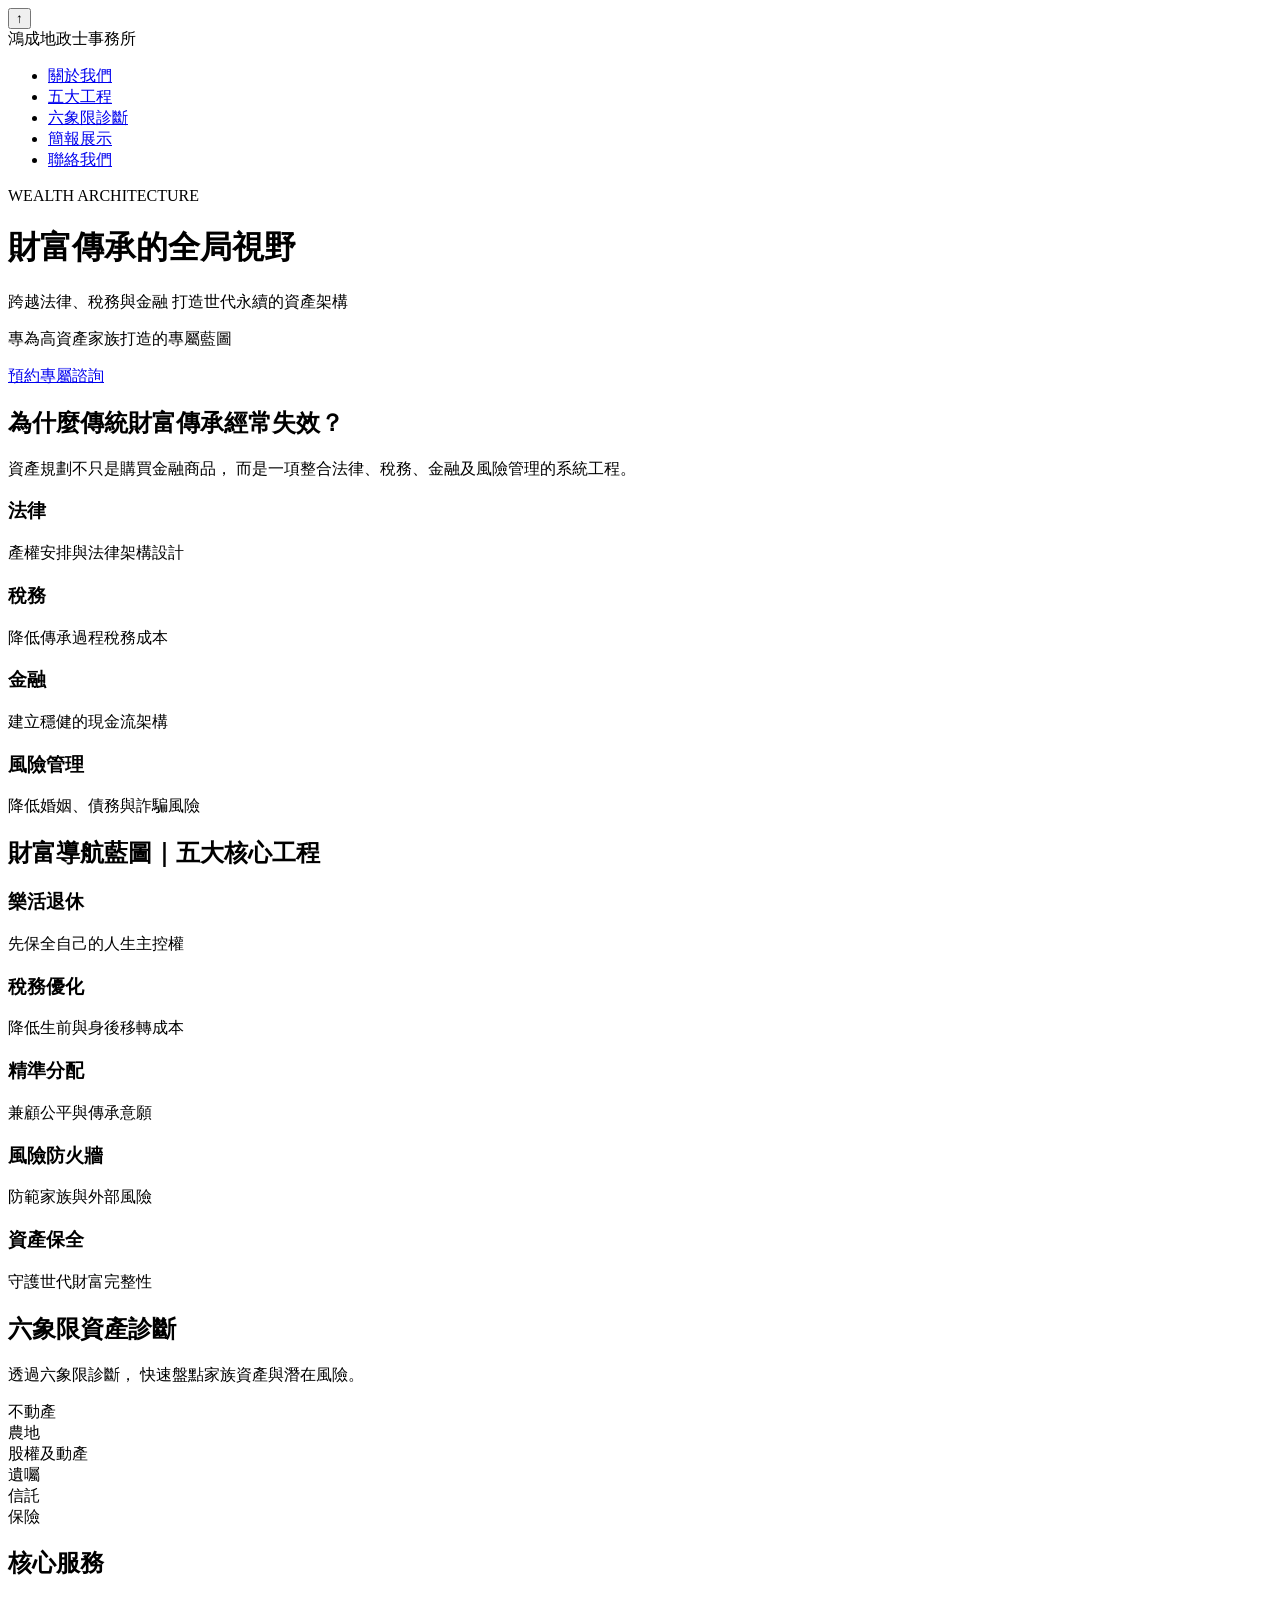
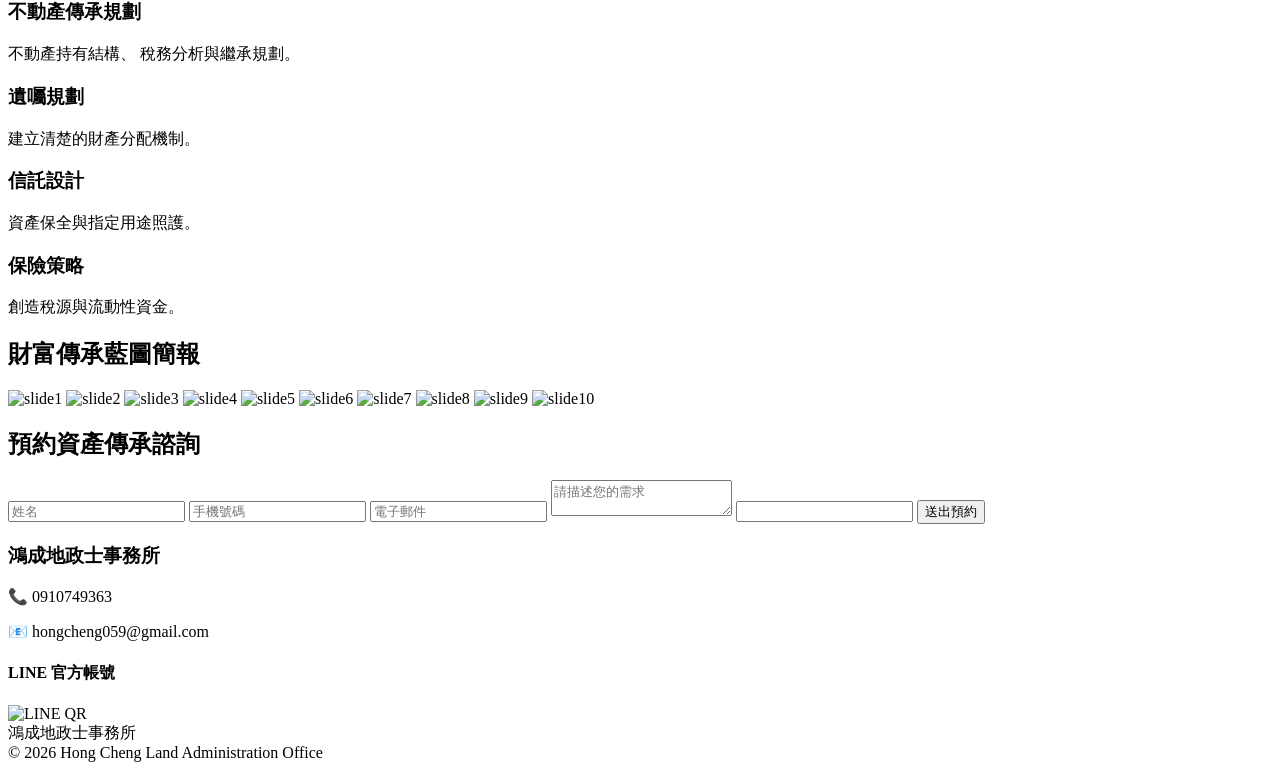
==== index.html @ 59a3188b "Refactor index.html structure and content Updated the HTML document structure, including changes to " ====
<!DOCTYPE html>
<html lang="zh-Hant">

<head>

<meta charset="UTF-8">
<meta name="viewport" content="width=device-width, initial-scale=1">

<title>
鴻成地政士事務所｜財富傳承藍圖
</title>

<meta
name="description"
content="財富傳承、不動產傳承、家族治理、信託規劃、遺囑規劃、資產保全顧問服務">

<meta
name="keywords"
content="財富傳承,資產保全,地政士,信託,遺囑,不動產規劃">

<link
rel="stylesheet"
href="style.css">

<link
rel="preconnect"
href="https://fonts.googleapis.com">

<link
rel="preconnect"
href="https://fonts.gstatic.com"
crossorigin>

<link
href="https://fonts.googleapis.com/css2?family=Noto+Sans+TC:wght@300;400;500;700&display=swap"
rel="stylesheet">

</head>

<body>

<button id="topBtn">
↑
</button>

<nav>

<div class="logo">

鴻成地政士事務所

</div>

<ul>

<li>
<a href="#about">
關於我們
</a>
</li>

<li>
<a href="#pillars">
五大工程
</a>
</li>

<li>
<a href="#diagnosis">
六象限診斷
</a>
</li>

<li>
<a href="#slides">
簡報展示
</a>
</li>

<li>
<a href="#contact">
聯絡我們
</a>
</li>

</ul>

</nav>

<header class="hero">

<div class="hero-overlay">

<span class="hero-tag">

WEALTH ARCHITECTURE

</span>

<h1>

財富傳承的全局視野

</h1>

<p>

跨越法律、稅務與金融
打造世代永續的資產架構

</p>

<p>

專為高資產家族打造的專屬藍圖

</p>

<a
href="#contact"
class="btn-gold">

預約專屬諮詢

</a>

</div>

</header>

<section id="about">

<h2>

為什麼傳統財富傳承經常失效？

</h2>

<p class="section-desc">

資產規劃不只是購買金融商品，
而是一項整合法律、稅務、金融及風險管理的系統工程。

</p>

<div class="grid">

<div class="card">

<h3>法律</h3>

<p>
產權安排與法律架構設計
</p>

</div>

<div class="card">

<h3>稅務</h3>

<p>
降低傳承過程稅務成本
</p>

</div>

<div class="card">

<h3>金融</h3>

<p>
建立穩健的現金流架構
</p>

</div>

<div class="card">

<h3>風險管理</h3>

<p>
降低婚姻、債務與詐騙風險
</p>

</div>

</div>

</section>

<section id="pillars">

<h2>

財富導航藍圖｜五大核心工程

</h2>

<div class="grid">

<div class="pillar">
<h3>樂活退休</h3>
<p>先保全自己的人生主控權</p>
</div>

<div class="pillar">
<h3>稅務優化</h3>
<p>降低生前與身後移轉成本</p>
</div>

<div class="pillar">
<h3>精準分配</h3>
<p>兼顧公平與傳承意願</p>
</div>

<div class="pillar">
<h3>風險防火牆</h3>
<p>防範家族與外部風險</p>
</div>

<div class="pillar">
<h3>資產保全</h3>
<p>守護世代財富完整性</p>
</div>

</div>

</section>

<section id="diagnosis">

<h2>

六象限資產診斷

</h2>

<p class="section-desc">

透過六象限診斷，
快速盤點家族資產與潛在風險。

</p>

<div class="grid">

<div class="card">不動產</div>

<div class="card">農地</div>

<div class="card">股權及動產</div>

<div class="card">遺囑</div>

<div class="card">信託</div>

<div class="card">保險</div>

</div>

</section>

<section id="services">

<h2>

核心服務

</h2>

<div class="service">

<h3>

不動產傳承規劃

</h3>

<p>

不動產持有結構、
稅務分析與繼承規劃。

</p>

</div>

<div class="service">

<h3>

遺囑規劃

</h3>

<p>

建立清楚的財產分配機制。

</p>

</div>

<div class="service">

<h3>

信託設計

</h3>

<p>

資產保全與指定用途照護。

</p>

</div>

<div class="service">

<h3>

保險策略

</h3>

<p>

創造稅源與流動性資金。

</p>

</div>

</section>

<section id="slides">

<h2>

財富傳承藍圖簡報

</h2>

<div class="gallery">

<img src="images/slide1.jpg" alt="slide1">

<img src="images/slide2.jpg" alt="slide2">

<img src="images/slide3.jpg" alt="slide3">

<img src="images/slide4.jpg" alt="slide4">

<img src="images/slide5.jpg" alt="slide5">

<img src="images/slide6.jpg" alt="slide6">

<img src="images/slide7.jpg" alt="slide7">

<img src="images/slide8.jpg" alt="slide8">

<img src="images/slide9.jpg" alt="slide9">

<img src="images/slide10.jpg" alt="slide10">

</div>

</section>

<section id="contact">

<h2>

預約資產傳承諮詢

</h2>

<form
id="consultForm"
action="https://formspree.io/f/xxxxxxx"
method="POST">

<input
type="text"
id="name"
name="name"
placeholder="姓名">

<input
type="tel"
id="phone"
name="phone"
placeholder="手機號碼">

<input
type="email"
id="email"
name="email"
placeholder="電子郵件">

<textarea
id="message"
name="message"
placeholder="請描述您的需求">
</textarea>

<input
type="text"
name="_gotcha"
class="hp">

<button
type="submit"
class="btn-gold">

送出預約

</button>

<div id="formMessage"></div>

</form>

<div class="contact-card">

<h3>

鴻成地政士事務所

</h3>

<p>

📞 0910749363

</p>

<p>

📧 hongcheng059@gmail.com

</p>

<h4>

LINE 官方帳號

</h4>

<img
src="images/line-qrcode.png"
alt="LINE QR"
class="qrcode">

</div>

</section>

<footer>

<div>

鴻成地政士事務所

</div>

<div>

© 2026 Hong Cheng Land Administration Office

</div>

</footer>

<script src="script.js"></script>

</body>

</html>
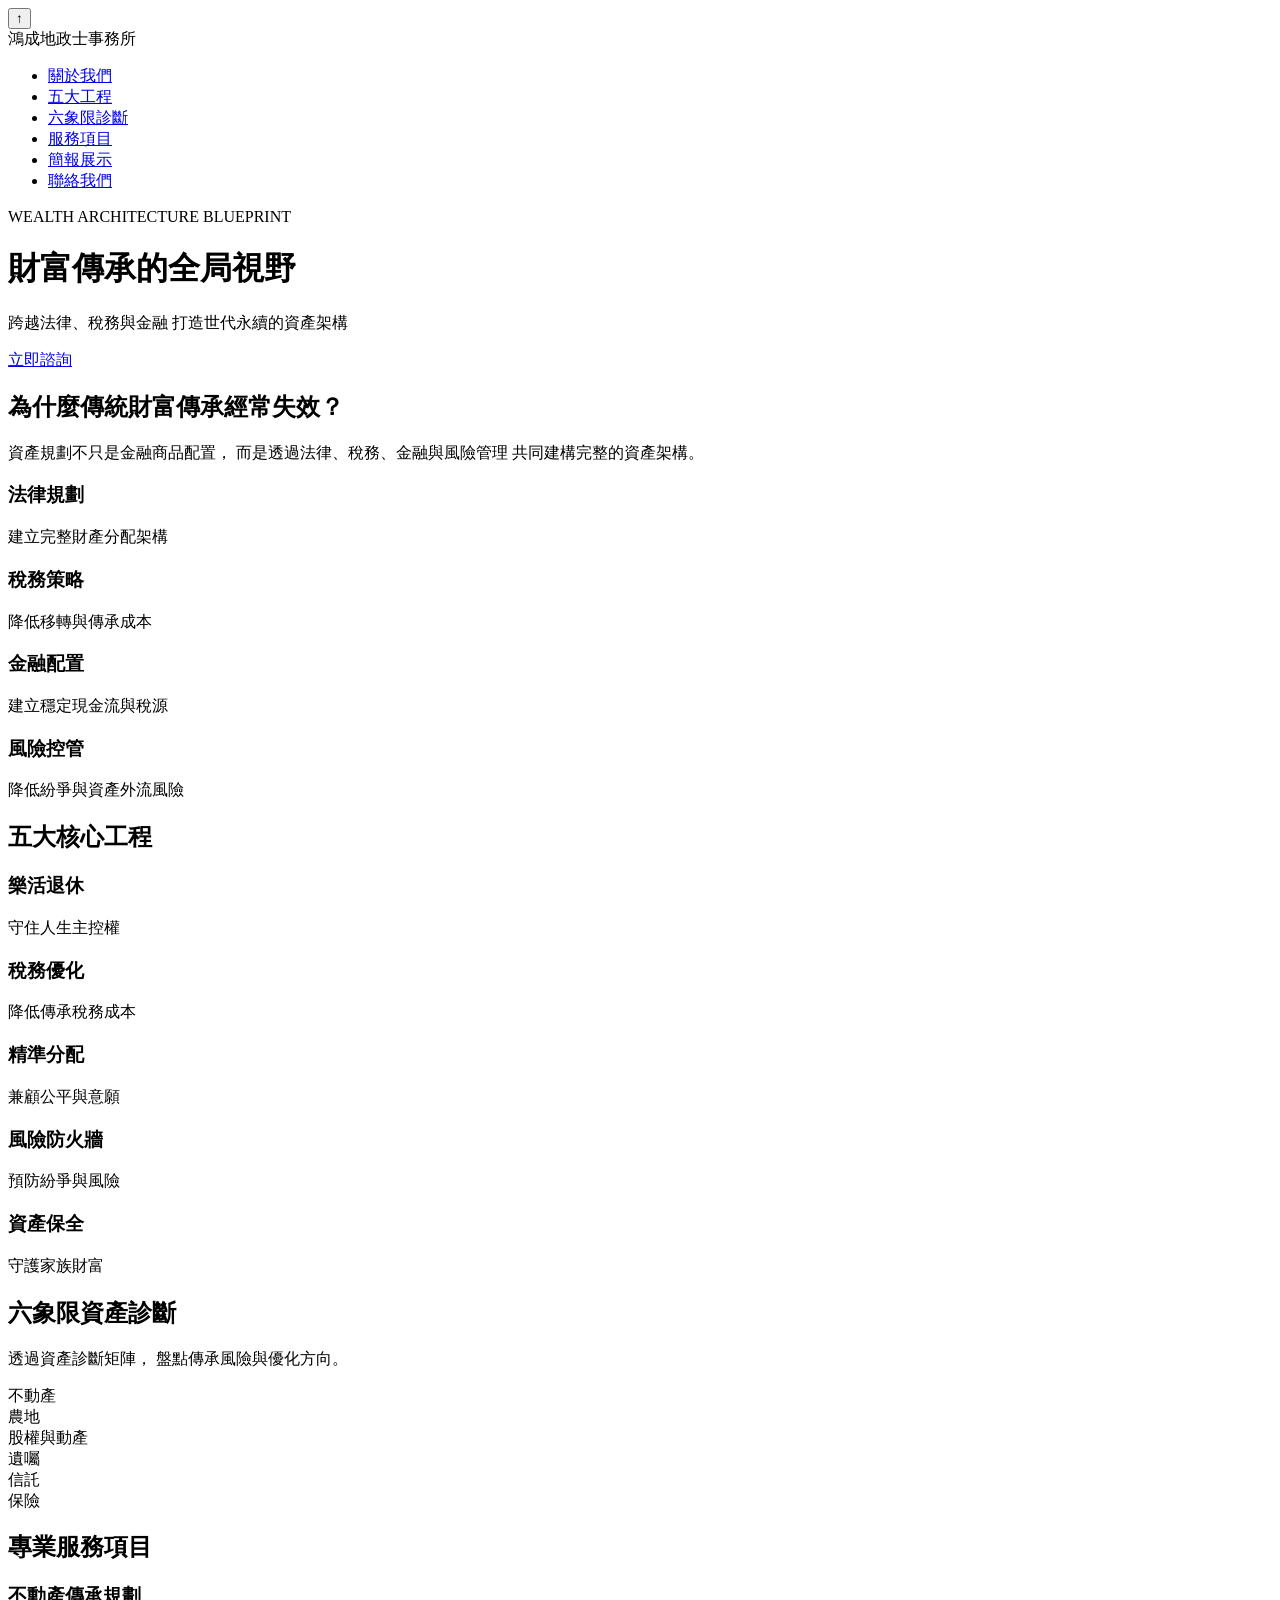
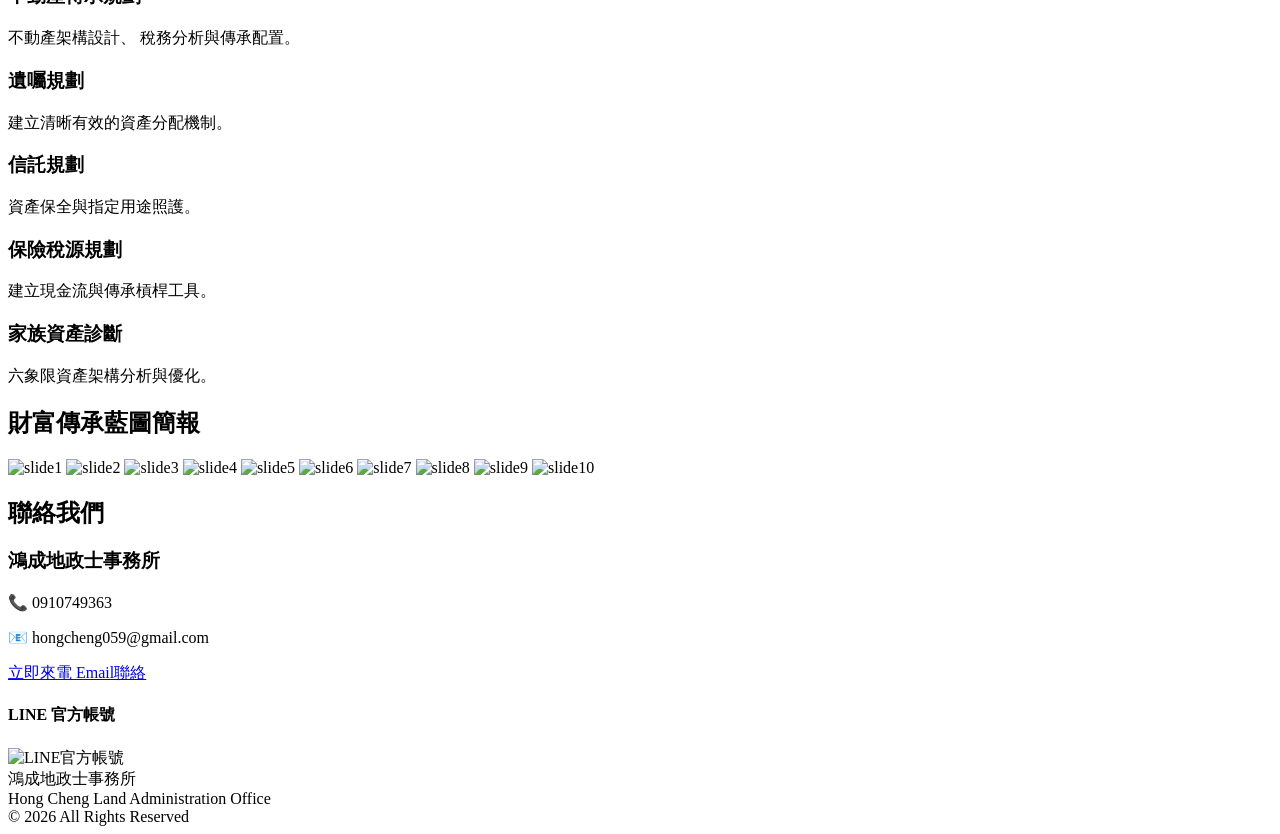
==== commit df427c70: "Refine HTML structure and content for clarity Updated meta tags, improved content clarity, and modif" ====
--- a/index.html
+++ b/index.html
@@ -4,7 +4,7 @@
 <head>
 
 <meta charset="UTF-8">
-<meta name="viewport" content="width=device-width, initial-scale=1">
+<meta name="viewport" content="width=device-width, initial-scale=1.0">
 
 <title>
 鴻成地政士事務所｜財富傳承藍圖
@@ -12,11 +12,11 @@
 
 <meta
 name="description"
-content="財富傳承、不動產傳承、家族治理、信託規劃、遺囑規劃、資產保全顧問服務">
+content="財富傳承、不動產傳承、信託規劃、遺囑設計、資產保全與家族財富治理顧問服務">
 
 <meta
 name="keywords"
-content="財富傳承,資產保全,地政士,信託,遺囑,不動產規劃">
+content="財富傳承,資產保全,信託,遺囑,不動產規劃,家族治理">
 
 <link
 rel="stylesheet"
@@ -46,42 +46,22 @@
 <nav>
 
 <div class="logo">
-
 鴻成地政士事務所
-
 </div>
 
 <ul>
 
-<li>
-<a href="#about">
-關於我們
-</a>
-</li>
-
-<li>
-<a href="#pillars">
-五大工程
-</a>
-</li>
-
-<li>
-<a href="#diagnosis">
-六象限診斷
-</a>
-</li>
-
-<li>
-<a href="#slides">
-簡報展示
-</a>
-</li>
-
-<li>
-<a href="#contact">
-聯絡我們
-</a>
-</li>
+<li><a href="#about">關於我們</a></li>
+
+<li><a href="#pillars">五大工程</a></li>
+
+<li><a href="#diagnosis">六象限診斷</a></li>
+
+<li><a href="#services">服務項目</a></li>
+
+<li><a href="#slides">簡報展示</a></li>
+
+<li><a href="#contact">聯絡我們</a></li>
 
 </ul>
 
@@ -91,386 +71,362 @@
 
 <div class="hero-overlay">
 
+<div class="gold-line"></div>
+
 <span class="hero-tag">
-
-WEALTH ARCHITECTURE
-
+WEALTH ARCHITECTURE BLUEPRINT
 </span>
 
 <h1>
-
 財富傳承的全局視野
-
 </h1>
 
 <p>
-
 跨越法律、稅務與金融
 打造世代永續的資產架構
-
-</p>
-
-<p>
-
-專為高資產家族打造的專屬藍圖
-
-</p>
+</p>
+
+<a href="#contact" class="btn-gold">
+立即諮詢
+</a>
+
+</div>
+
+</header>
+
+
+
+<section id="about">
+
+<h2>
+為什麼傳統財富傳承經常失效？
+</h2>
+
+<p class="section-desc">
+
+資產規劃不只是金融商品配置，
+而是透過法律、稅務、金融與風險管理
+共同建構完整的資產架構。
+
+</p>
+
+<div class="grid">
+
+<div class="card">
+
+<h3>法律規劃</h3>
+
+<p>
+建立完整財產分配架構
+</p>
+
+</div>
+
+<div class="card">
+
+<h3>稅務策略</h3>
+
+<p>
+降低移轉與傳承成本
+</p>
+
+</div>
+
+<div class="card">
+
+<h3>金融配置</h3>
+
+<p>
+建立穩定現金流與稅源
+</p>
+
+</div>
+
+<div class="card">
+
+<h3>風險控管</h3>
+
+<p>
+降低紛爭與資產外流風險
+</p>
+
+</div>
+
+</div>
+
+</section>
+
+
+
+<section id="pillars">
+
+<h2>
+五大核心工程
+</h2>
+
+<div class="grid">
+
+<div class="pillar">
+
+<h3>樂活退休</h3>
+
+<p>
+守住人生主控權
+</p>
+
+</div>
+
+<div class="pillar">
+
+<h3>稅務優化</h3>
+
+<p>
+降低傳承稅務成本
+</p>
+
+</div>
+
+<div class="pillar">
+
+<h3>精準分配</h3>
+
+<p>
+兼顧公平與意願
+</p>
+
+</div>
+
+<div class="pillar">
+
+<h3>風險防火牆</h3>
+
+<p>
+預防紛爭與風險
+</p>
+
+</div>
+
+<div class="pillar">
+
+<h3>資產保全</h3>
+
+<p>
+守護家族財富
+</p>
+
+</div>
+
+</div>
+
+</section>
+
+
+
+<section id="diagnosis">
+
+<h2>
+六象限資產診斷
+</h2>
+
+<p class="section-desc">
+
+透過資產診斷矩陣，
+盤點傳承風險與優化方向。
+
+</p>
+
+<div class="grid">
+
+<div class="card">不動產</div>
+
+<div class="card">農地</div>
+
+<div class="card">股權與動產</div>
+
+<div class="card">遺囑</div>
+
+<div class="card">信託</div>
+
+<div class="card">保險</div>
+
+</div>
+
+</section>
+
+
+
+<section id="services">
+
+<h2>
+專業服務項目
+</h2>
+
+<div class="service">
+
+<h3>
+不動產傳承規劃
+</h3>
+
+<p>
+不動產架構設計、
+稅務分析與傳承配置。
+</p>
+
+</div>
+
+<div class="service">
+
+<h3>
+遺囑規劃
+</h3>
+
+<p>
+建立清晰有效的資產分配機制。
+</p>
+
+</div>
+
+<div class="service">
+
+<h3>
+信託規劃
+</h3>
+
+<p>
+資產保全與指定用途照護。
+</p>
+
+</div>
+
+<div class="service">
+
+<h3>
+保險稅源規劃
+</h3>
+
+<p>
+建立現金流與傳承槓桿工具。
+</p>
+
+</div>
+
+<div class="service">
+
+<h3>
+家族資產診斷
+</h3>
+
+<p>
+六象限資產架構分析與優化。
+</p>
+
+</div>
+
+</section>
+
+
+
+<section id="slides">
+
+<h2>
+財富傳承藍圖簡報
+</h2>
+
+<div class="gallery">
+
+<img src="images/slide1.jpg" alt="slide1">
+
+<img src="images/slide2.jpg" alt="slide2">
+
+<img src="images/slide3.jpg" alt="slide3">
+
+<img src="images/slide4.jpg" alt="slide4">
+
+<img src="images/slide5.jpg" alt="slide5">
+
+<img src="images/slide6.jpg" alt="slide6">
+
+<img src="images/slide7.jpg" alt="slide7">
+
+<img src="images/slide8.jpg" alt="slide8">
+
+<img src="images/slide9.jpg" alt="slide9">
+
+<img src="images/slide10.jpg" alt="slide10">
+
+</div>
+
+</section>
+
+
+
+<section id="contact">
+
+<h2>
+聯絡我們
+</h2>
+
+<div class="contact-card">
+
+<h3>
+鴻成地政士事務所
+</h3>
+
+<p>
+📞 0910749363
+</p>
+
+<p>
+📧 hongcheng059@gmail.com
+</p>
+
+<div class="action-buttons">
 
 <a
-href="#contact"
+href="tel:0910749363"
 class="btn-gold">
 
-預約專屬諮詢
+立即來電
 
 </a>
 
-</div>
-
-</header>
-
-<section id="about">
-
-<h2>
-
-為什麼傳統財富傳承經常失效？
-
-</h2>
-
-<p class="section-desc">
-
-資產規劃不只是購買金融商品，
-而是一項整合法律、稅務、金融及風險管理的系統工程。
-
-</p>
-
-<div class="grid">
-
-<div class="card">
-
-<h3>法律</h3>
-
-<p>
-產權安排與法律架構設計
-</p>
-
-</div>
-
-<div class="card">
-
-<h3>稅務</h3>
-
-<p>
-降低傳承過程稅務成本
-</p>
-
-</div>
-
-<div class="card">
-
-<h3>金融</h3>
-
-<p>
-建立穩健的現金流架構
-</p>
-
-</div>
-
-<div class="card">
-
-<h3>風險管理</h3>
-
-<p>
-降低婚姻、債務與詐騙風險
-</p>
-
-</div>
-
-</div>
-
-</section>
-
-<section id="pillars">
-
-<h2>
-
-財富導航藍圖｜五大核心工程
-
-</h2>
-
-<div class="grid">
-
-<div class="pillar">
-<h3>樂活退休</h3>
-<p>先保全自己的人生主控權</p>
-</div>
-
-<div class="pillar">
-<h3>稅務優化</h3>
-<p>降低生前與身後移轉成本</p>
-</div>
-
-<div class="pillar">
-<h3>精準分配</h3>
-<p>兼顧公平與傳承意願</p>
-</div>
-
-<div class="pillar">
-<h3>風險防火牆</h3>
-<p>防範家族與外部風險</p>
-</div>
-
-<div class="pillar">
-<h3>資產保全</h3>
-<p>守護世代財富完整性</p>
-</div>
-
-</div>
-
-</section>
-
-<section id="diagnosis">
-
-<h2>
-
-六象限資產診斷
-
-</h2>
-
-<p class="section-desc">
-
-透過六象限診斷，
-快速盤點家族資產與潛在風險。
-
-</p>
-
-<div class="grid">
-
-<div class="card">不動產</div>
-
-<div class="card">農地</div>
-
-<div class="card">股權及動產</div>
-
-<div class="card">遺囑</div>
-
-<div class="card">信託</div>
-
-<div class="card">保險</div>
-
-</div>
-
-</section>
-
-<section id="services">
-
-<h2>
-
-核心服務
-
-</h2>
-
-<div class="service">
-
-<h3>
-
-不動產傳承規劃
-
-</h3>
-
-<p>
-
-不動產持有結構、
-稅務分析與繼承規劃。
-
-</p>
-
-</div>
-
-<div class="service">
-
-<h3>
-
-遺囑規劃
-
-</h3>
-
-<p>
-
-建立清楚的財產分配機制。
-
-</p>
-
-</div>
-
-<div class="service">
-
-<h3>
-
-信託設計
-
-</h3>
-
-<p>
-
-資產保全與指定用途照護。
-
-</p>
-
-</div>
-
-<div class="service">
-
-<h3>
-
-保險策略
-
-</h3>
-
-<p>
-
-創造稅源與流動性資金。
-
-</p>
-
-</div>
-
-</section>
-
-<section id="slides">
-
-<h2>
-
-財富傳承藍圖簡報
-
-</h2>
-
-<div class="gallery">
-
-<img src="images/slide1.jpg" alt="slide1">
-
-<img src="images/slide2.jpg" alt="slide2">
-
-<img src="images/slide3.jpg" alt="slide3">
-
-<img src="images/slide4.jpg" alt="slide4">
-
-<img src="images/slide5.jpg" alt="slide5">
-
-<img src="images/slide6.jpg" alt="slide6">
-
-<img src="images/slide7.jpg" alt="slide7">
-
-<img src="images/slide8.jpg" alt="slide8">
-
-<img src="images/slide9.jpg" alt="slide9">
-
-<img src="images/slide10.jpg" alt="slide10">
-
-</div>
-
-</section>
-
-<section id="contact">
-
-<h2>
-
-預約資產傳承諮詢
-
-</h2>
-
-<form
-id="consultForm"
-action="https://formspree.io/f/xxxxxxx"
-method="POST">
-
-<input
-type="text"
-id="name"
-name="name"
-placeholder="姓名">
-
-<input
-type="tel"
-id="phone"
-name="phone"
-placeholder="手機號碼">
-
-<input
-type="email"
-id="email"
-name="email"
-placeholder="電子郵件">
-
-<textarea
-id="message"
-name="message"
-placeholder="請描述您的需求">
-</textarea>
-
-<input
-type="text"
-name="_gotcha"
-class="hp">
-
-<button
-type="submit"
-class="btn-gold">
-
-送出預約
-
-</button>
-
-<div id="formMessage"></div>
-
-</form>
-
-<div class="contact-card">
-
-<h3>
-
-鴻成地政士事務所
-
-</h3>
-
-<p>
-
-📞 0910749363
-
-</p>
-
-<p>
-
-📧 hongcheng059@gmail.com
-
-</p>
+<a
+href="mailto:hongcheng059@gmail.com"
+class="btn-outline">
+
+Email聯絡
+
+</a>
+
+</div>
 
 <h4>
-
 LINE 官方帳號
-
 </h4>
 
 <img
 src="images/line-qrcode.png"
-alt="LINE QR"
-class="qrcode">
-
-</div>
-
-</section>
+class="qrcode"
+alt="LINE官方帳號">
+
+</div>
+
+</section>
+
+
 
 <footer>
 
 <div>
-
 鴻成地政士事務所
-
 </div>
 
 <div>
-
-© 2026 Hong Cheng Land Administration Office
-
+Hong Cheng Land Administration Office
+</div>
+
+<div>
+© 2026 All Rights Reserved
 </div>
 
 </footer>
@@ -478,5 +434,4 @@
 <script src="script.js"></script>
 
 </body>
-
 </html>
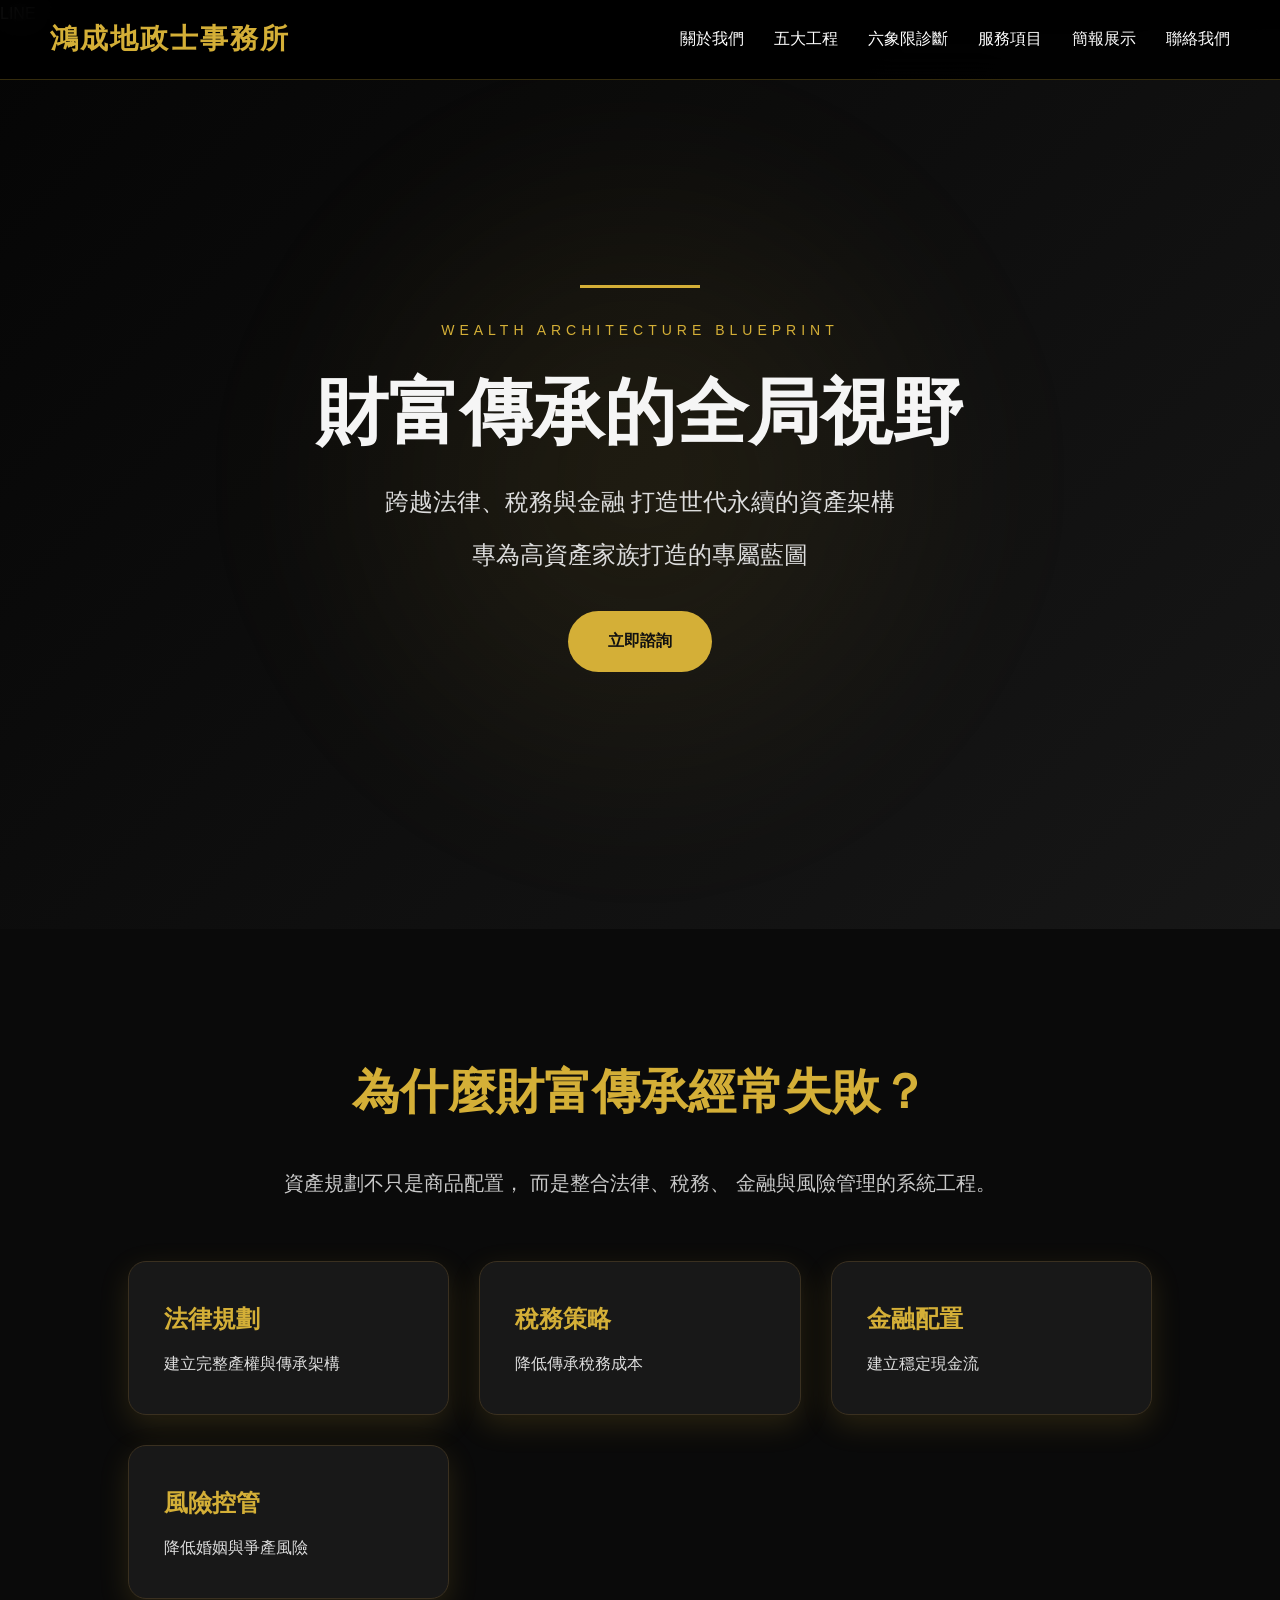
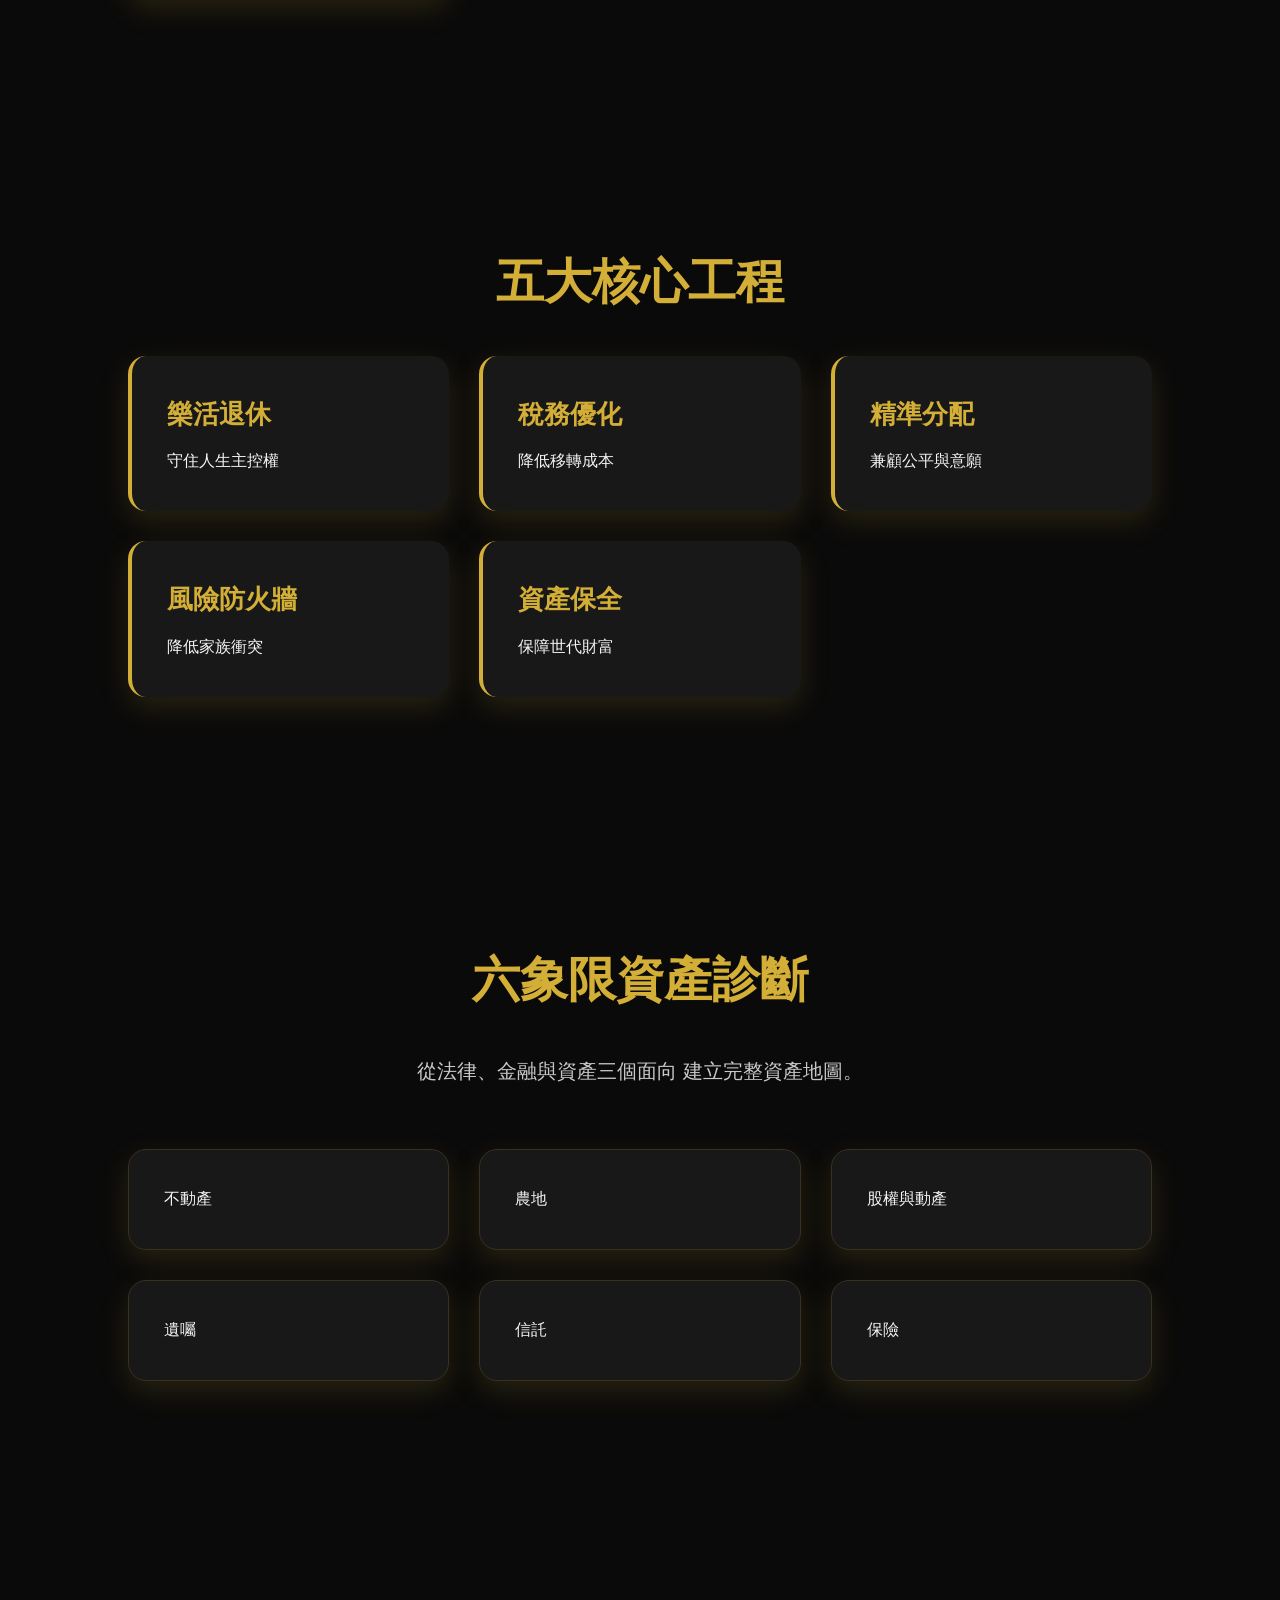
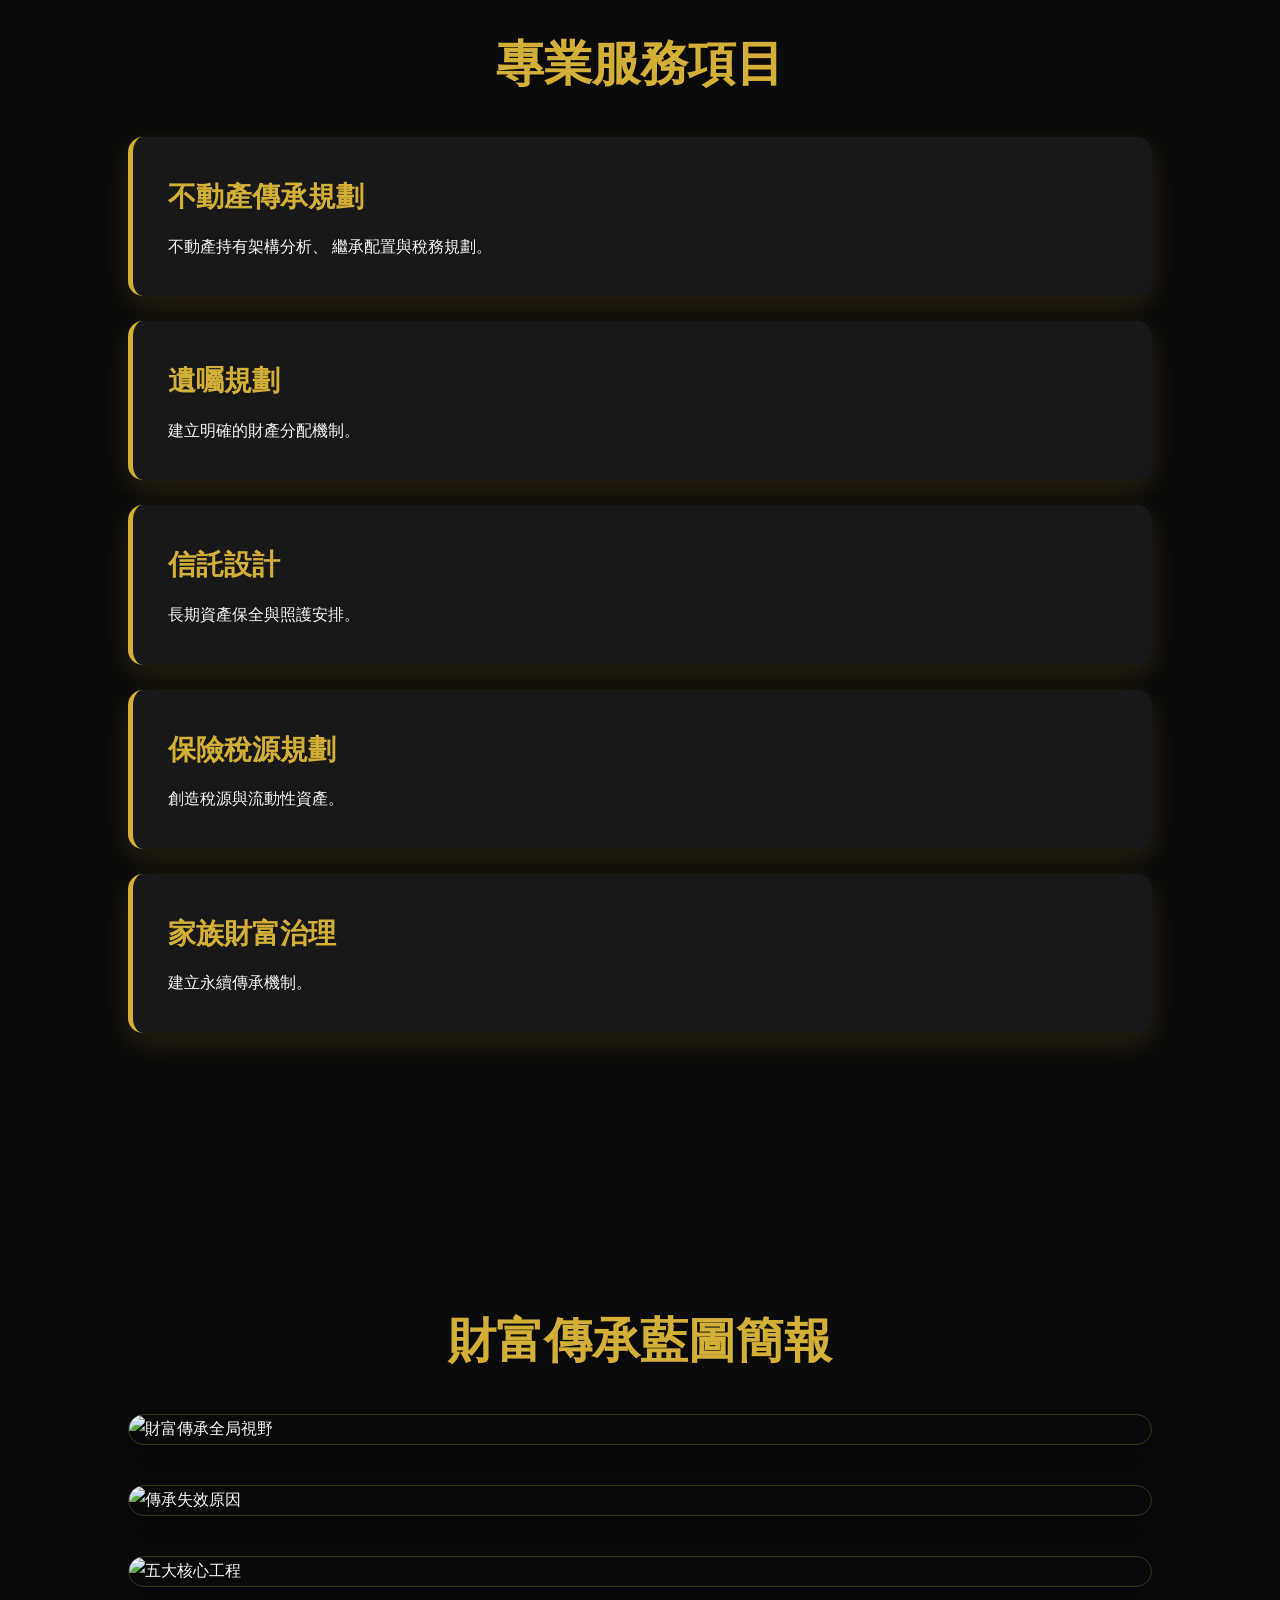
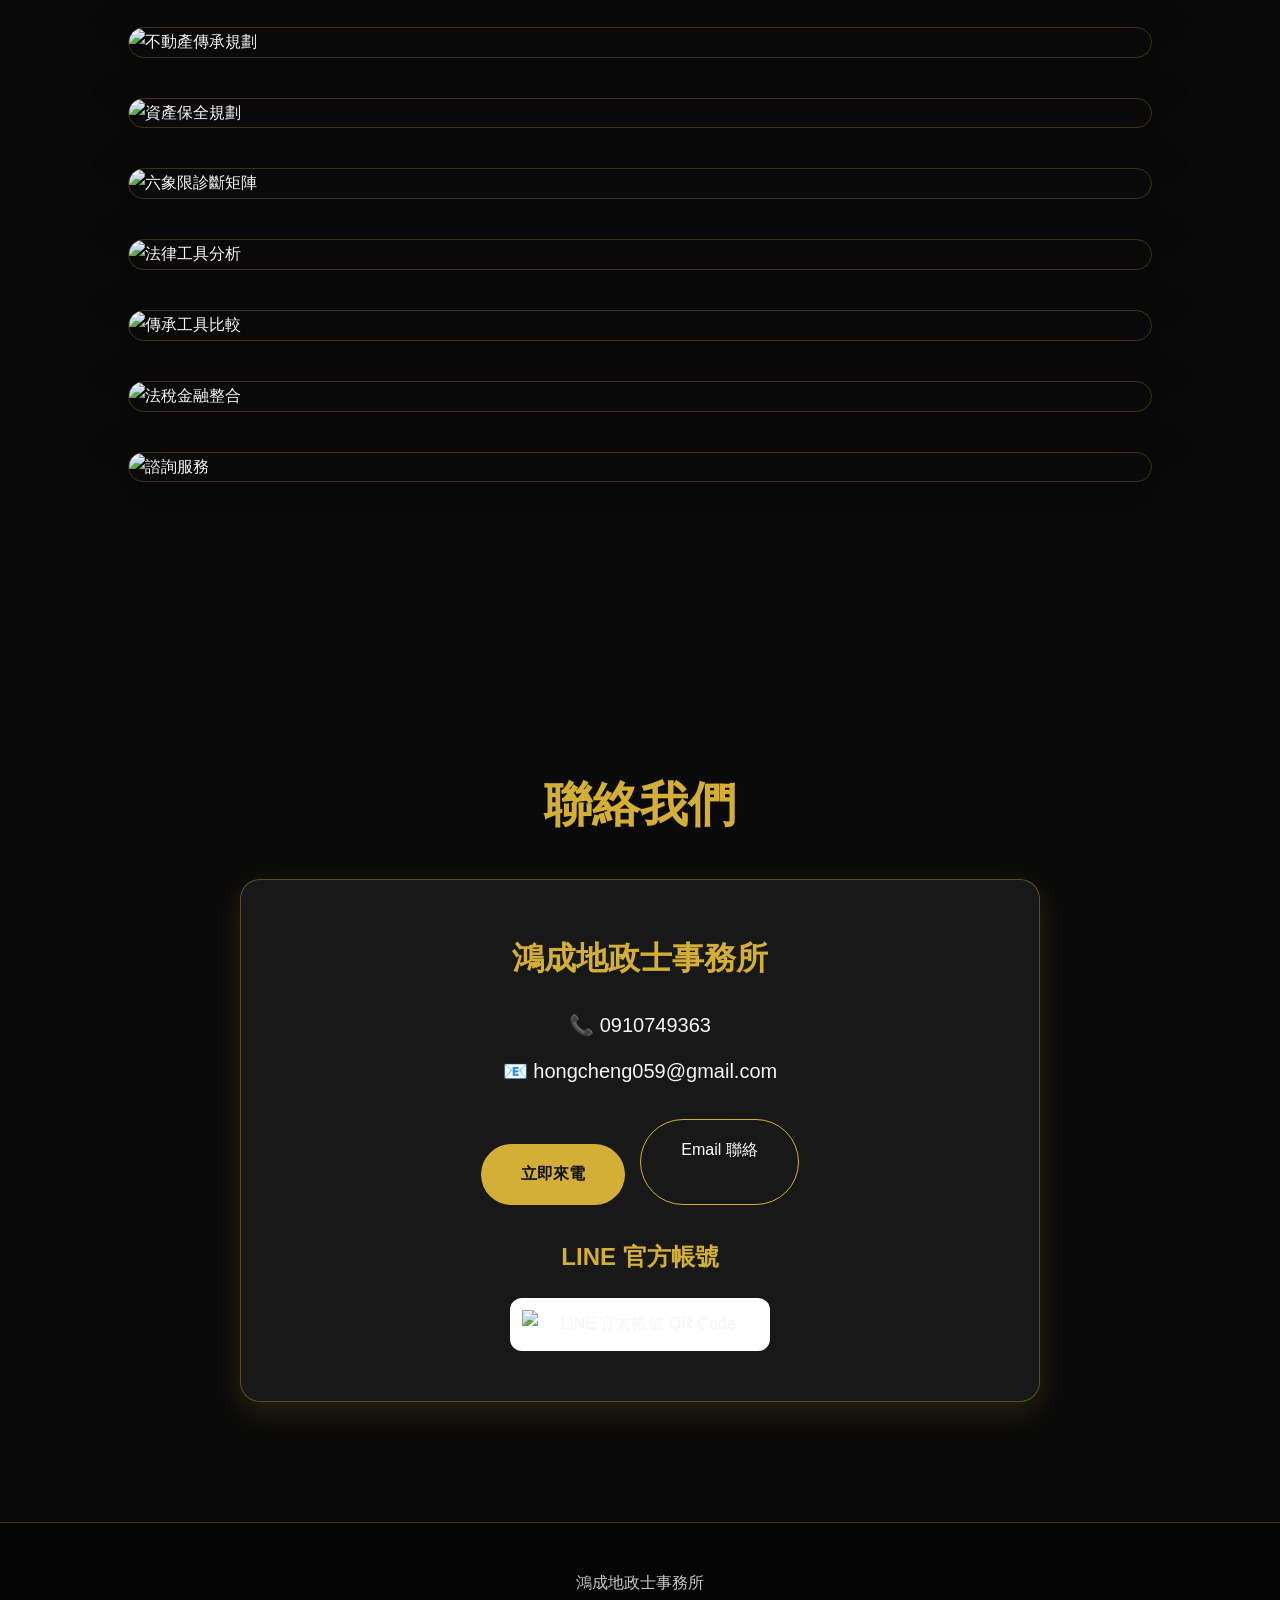
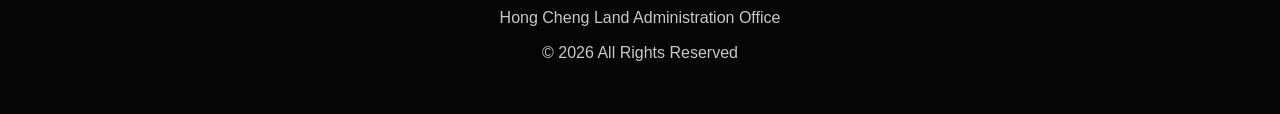
==== commit 8b058e3c: "Refine meta tags and update content in index.html Updated meta tags and content for better clarity a" ====
--- a/index.html
+++ b/index.html
@@ -12,11 +12,15 @@
 
 <meta
 name="description"
-content="財富傳承、不動產傳承、信託規劃、遺囑設計、資產保全與家族財富治理顧問服務">
+content="財富傳承、不動產傳承、信託規劃、遺囑規劃、資產保全與家族治理顧問服務">
 
 <meta
 name="keywords"
-content="財富傳承,資產保全,信託,遺囑,不動產規劃,家族治理">
+content="地政士,財富傳承,遺囑,信託,不動產傳承,資產保全">
+
+<meta
+name="author"
+content="鴻成地政士事務所">
 
 <link
 rel="stylesheet"
@@ -39,34 +43,62 @@
 
 <body>
 
-<button id="topBtn">
+<!-- 返回頂端 -->
+
+<button id="topBtn" aria-label="回到頂端">
 ↑
 </button>
 
+<!-- LINE 浮動按鈕 -->
+
+<a href="#contact" class="line-float">
+
+LINE
+
+</a>
+
+<!-- Navigation -->
+
 <nav>
 
 <div class="logo">
+
 鴻成地政士事務所
+
 </div>
 
 <ul>
 
-<li><a href="#about">關於我們</a></li>
-
-<li><a href="#pillars">五大工程</a></li>
-
-<li><a href="#diagnosis">六象限診斷</a></li>
-
-<li><a href="#services">服務項目</a></li>
-
-<li><a href="#slides">簡報展示</a></li>
-
-<li><a href="#contact">聯絡我們</a></li>
+<li>
+<a href="#about">關於我們</a>
+</li>
+
+<li>
+<a href="#pillars">五大工程</a>
+</li>
+
+<li>
+<a href="#diagnosis">六象限診斷</a>
+</li>
+
+<li>
+<a href="#services">服務項目</a>
+</li>
+
+<li>
+<a href="#slides">簡報展示</a>
+</li>
+
+<li>
+<a href="#contact">聯絡我們</a>
+</li>
 
 </ul>
 
 </nav>
 
+<!-- Hero -->
+
 <header class="hero">
 
 <div class="hero-overlay">
@@ -74,39 +106,58 @@
 <div class="gold-line"></div>
 
 <span class="hero-tag">
+
 WEALTH ARCHITECTURE BLUEPRINT
+
 </span>
 
-<h1>
+<h1 class="hero-title">
+
 財富傳承的全局視野
+
 </h1>
 
 <p>
+
 跨越法律、稅務與金融
+
 打造世代永續的資產架構
+
+</p>
+
+<p>
+
+專為高資產家族打造的專屬藍圖
+
 </p>
 
 <a href="#contact" class="btn-gold">
+
 立即諮詢
+
 </a>
 
 </div>
 
 </header>
 
-
+<!-- About -->
 
 <section id="about">
 
 <h2>
-為什麼傳統財富傳承經常失效？
+
+為什麼財富傳承經常失敗？
+
 </h2>
 
 <p class="section-desc">
 
-資產規劃不只是金融商品配置，
-而是透過法律、稅務、金融與風險管理
-共同建構完整的資產架構。
+資產規劃不只是商品配置，
+
+而是整合法律、稅務、
+
+金融與風險管理的系統工程。
 
 </p>
 
@@ -117,7 +168,7 @@
 <h3>法律規劃</h3>
 
 <p>
-建立完整財產分配架構
+建立完整產權與傳承架構
 </p>
 
 </div>
@@ -127,7 +178,7 @@
 <h3>稅務策略</h3>
 
 <p>
-降低移轉與傳承成本
+降低傳承稅務成本
 </p>
 
 </div>
@@ -137,7 +188,7 @@
 <h3>金融配置</h3>
 
 <p>
-建立穩定現金流與稅源
+建立穩定現金流
 </p>
 
 </div>
@@ -147,7 +198,7 @@
 <h3>風險控管</h3>
 
 <p>
-降低紛爭與資產外流風險
+降低婚姻與爭產風險
 </p>
 
 </div>
@@ -156,12 +207,14 @@
 
 </section>
 
-
+<!-- Pillars -->
 
 <section id="pillars">
 
 <h2>
+
 五大核心工程
+
 </h2>
 
 <div class="grid">
@@ -170,9 +223,7 @@
 
 <h3>樂活退休</h3>
 
-<p>
-守住人生主控權
-</p>
+<p>守住人生主控權</p>
 
 </div>
 
@@ -180,9 +231,7 @@
 
 <h3>稅務優化</h3>
 
-<p>
-降低傳承稅務成本
-</p>
+<p>降低移轉成本</p>
 
 </div>
 
@@ -190,9 +239,7 @@
 
 <h3>精準分配</h3>
 
-<p>
-兼顧公平與意願
-</p>
+<p>兼顧公平與意願</p>
 
 </div>
 
@@ -200,9 +247,7 @@
 
 <h3>風險防火牆</h3>
 
-<p>
-預防紛爭與風險
-</p>
+<p>降低家族衝突</p>
 
 </div>
 
@@ -210,9 +255,7 @@
 
 <h3>資產保全</h3>
 
-<p>
-守護家族財富
-</p>
+<p>保障世代財富</p>
 
 </div>
 
@@ -220,164 +263,213 @@
 
 </section>
 
-
+<!-- Diagnosis -->
 
 <section id="diagnosis">
 
 <h2>
+
 六象限資產診斷
+
 </h2>
 
 <p class="section-desc">
 
-透過資產診斷矩陣，
-盤點傳承風險與優化方向。
+從法律、金融與資產三個面向
+
+建立完整資產地圖。
 
 </p>
 
 <div class="grid">
 
-<div class="card">不動產</div>
-
-<div class="card">農地</div>
-
-<div class="card">股權與動產</div>
-
-<div class="card">遺囑</div>
-
-<div class="card">信託</div>
-
-<div class="card">保險</div>
+<div class="card">
+
+不動產
+
+</div>
+
+<div class="card">
+
+農地
+
+</div>
+
+<div class="card">
+
+股權與動產
+
+</div>
+
+<div class="card">
+
+遺囑
+
+</div>
+
+<div class="card">
+
+信託
+
+</div>
+
+<div class="card">
+
+保險
+
+</div>
 
 </div>
 
 </section>
 
-
+<!-- Services -->
 
 <section id="services">
 
 <h2>
+
 專業服務項目
+
 </h2>
 
 <div class="service">
 
+<h3>不動產傳承規劃</h3>
+
+<p>
+不動產持有架構分析、
+繼承配置與稅務規劃。
+</p>
+
+</div>
+
+<div class="service">
+
+<h3>遺囑規劃</h3>
+
+<p>
+建立明確的財產分配機制。
+</p>
+
+</div>
+
+<div class="service">
+
+<h3>信託設計</h3>
+
+<p>
+長期資產保全與照護安排。
+</p>
+
+</div>
+
+<div class="service">
+
+<h3>保險稅源規劃</h3>
+
+<p>
+創造稅源與流動性資產。
+</p>
+
+</div>
+
+<div class="service">
+
+<h3>家族財富治理</h3>
+
+<p>
+建立永續傳承機制。
+</p>
+
+</div>
+
+</section>
+
+<!-- Gallery -->
+
+<section id="slides">
+
+<h2>
+
+財富傳承藍圖簡報
+
+</h2>
+
+<div class="gallery">
+
+<img
+src="images/slide1.jpg"
+alt="財富傳承全局視野">
+
+<img
+src="images/slide2.jpg"
+alt="傳承失效原因">
+
+<img
+src="images/slide3.jpg"
+alt="五大核心工程">
+
+<img
+src="images/slide4.jpg"
+alt="不動產傳承規劃">
+
+<img
+src="images/slide5.jpg"
+alt="資產保全規劃">
+
+<img
+src="images/slide6.jpg"
+alt="六象限診斷矩陣">
+
+<img
+src="images/slide7.jpg"
+alt="法律工具分析">
+
+<img
+src="images/slide8.jpg"
+alt="傳承工具比較">
+
+<img
+src="images/slide9.jpg"
+alt="法稅金融整合">
+
+<img
+src="images/slide10.jpg"
+alt="諮詢服務">
+
+</div>
+
+</section>
+
+<!-- Contact -->
+
+<section id="contact">
+
+<h2>
+
+聯絡我們
+
+</h2>
+
+<div class="contact-card">
+
 <h3>
-不動產傳承規劃
+
+鴻成地政士事務所
+
 </h3>
 
 <p>
-不動產架構設計、
-稅務分析與傳承配置。
-</p>
-
-</div>
-
-<div class="service">
-
-<h3>
-遺囑規劃
-</h3>
-
-<p>
-建立清晰有效的資產分配機制。
-</p>
-
-</div>
-
-<div class="service">
-
-<h3>
-信託規劃
-</h3>
-
-<p>
-資產保全與指定用途照護。
-</p>
-
-</div>
-
-<div class="service">
-
-<h3>
-保險稅源規劃
-</h3>
-
-<p>
-建立現金流與傳承槓桿工具。
-</p>
-
-</div>
-
-<div class="service">
-
-<h3>
-家族資產診斷
-</h3>
-
-<p>
-六象限資產架構分析與優化。
-</p>
-
-</div>
-
-</section>
-
-
-
-<section id="slides">
-
-<h2>
-財富傳承藍圖簡報
-</h2>
-
-<div class="gallery">
-
-<img src="images/slide1.jpg" alt="slide1">
-
-<img src="images/slide2.jpg" alt="slide2">
-
-<img src="images/slide3.jpg" alt="slide3">
-
-<img src="images/slide4.jpg" alt="slide4">
-
-<img src="images/slide5.jpg" alt="slide5">
-
-<img src="images/slide6.jpg" alt="slide6">
-
-<img src="images/slide7.jpg" alt="slide7">
-
-<img src="images/slide8.jpg" alt="slide8">
-
-<img src="images/slide9.jpg" alt="slide9">
-
-<img src="images/slide10.jpg" alt="slide10">
-
-</div>
-
-</section>
-
-
-
-<section id="contact">
-
-<h2>
-聯絡我們
-</h2>
-
-<div class="contact-card">
-
-<h3>
-鴻成地政士事務所
-</h3>
-
-<p>
+
 📞 0910749363
-</p>
-
-<p>
+
+</p>
+
+<p>
+
 📧 hongcheng059@gmail.com
+
 </p>
 
 <div class="action-buttons">
@@ -394,39 +486,47 @@
 href="mailto:hongcheng059@gmail.com"
 class="btn-outline">
 
-Email聯絡
+Email 聯絡
 
 </a>
 
 </div>
 
 <h4>
+
 LINE 官方帳號
+
 </h4>
 
 <img
 src="images/line-qrcode.png"
 class="qrcode"
-alt="LINE官方帳號">
+alt="LINE 官方帳號 QR Code">
 
 </div>
 
 </section>
 
-
+<!-- Footer -->
 
 <footer>
 
 <div>
+
 鴻成地政士事務所
+
 </div>
 
 <div>
+
 Hong Cheng Land Administration Office
+
 </div>
 
 <div>
+
 © 2026 All Rights Reserved
+
 </div>
 
 </footer>
@@ -434,4 +534,5 @@
 <script src="script.js"></script>
 
 </body>
+
 </html>
--- a/style.css
+++ b/style.css
@@ -0,0 +1,825 @@
+/* =====================================
+   鴻成地政士事務所
+   Premium Black Gold Theme
+===================================== */
+
+:root{
+
+--gold:#d4af37;
+--gold-light:#f7d978;
+--gold-dark:#8f7020;
+
+--bg:#0a0a0a;
+--bg-secondary:#111111;
+
+--card:#181818;
+
+--text:#f5f5f5;
+--muted:#c8c8c8;
+
+--border:#3a3020;
+
+--shadow:
+0 10px 30px rgba(212,175,55,.15);
+
+}
+
+/* =======================
+   Reset
+======================= */
+
+*{
+margin:0;
+padding:0;
+box-sizing:border-box;
+}
+
+html{
+scroll-behavior:smooth;
+}
+
+body{
+
+font-family:
+"Noto Sans TC",
+"Microsoft JhengHei",
+sans-serif;
+
+background:var(--bg);
+
+color:var(--text);
+
+line-height:1.8;
+
+overflow-x:hidden;
+}
+
+a{
+text-decoration:none;
+color:inherit;
+}
+
+img{
+display:block;
+max-width:100%;
+}
+
+/* =======================
+   Scroll Bar
+======================= */
+
+::-webkit-scrollbar{
+width:10px;
+}
+
+::-webkit-scrollbar-track{
+background:#111;
+}
+
+::-webkit-scrollbar-thumb{
+
+background:var(--gold);
+
+border-radius:50px;
+}
+
+/* =======================
+   Navigation
+======================= */
+
+nav{
+
+position:fixed;
+
+top:0;
+left:0;
+
+width:100%;
+
+height:80px;
+
+background:
+rgba(0,0,0,.92);
+
+backdrop-filter:
+blur(15px);
+
+display:flex;
+
+justify-content:space-between;
+
+align-items:center;
+
+padding:0 50px;
+
+border-bottom:
+1px solid rgba(212,175,55,.25);
+
+z-index:9999;
+
+transition:.3s;
+}
+
+.logo{
+
+font-size:28px;
+
+font-weight:700;
+
+letter-spacing:2px;
+
+color:var(--gold);
+}
+
+nav ul{
+
+display:flex;
+
+gap:30px;
+
+list-style:none;
+}
+
+nav a{
+
+color:white;
+
+font-weight:500;
+
+transition:.3s;
+}
+
+nav a:hover{
+
+color:var(--gold);
+}
+
+/* script.js 使用 */
+
+nav a.active{
+
+color:var(--gold);
+}
+
+/* =======================
+   Hero
+======================= */
+
+.hero{
+
+height:100vh;
+
+background:
+linear-gradient(
+135deg,
+#050505,
+#171717
+);
+
+display:flex;
+
+justify-content:center;
+
+align-items:center;
+
+text-align:center;
+
+position:relative;
+}
+
+.hero::before{
+
+content:"";
+
+position:absolute;
+
+width:800px;
+height:800px;
+
+border-radius:50%;
+
+background:
+radial-gradient(
+circle,
+rgba(212,175,55,.1),
+transparent 70%
+);
+
+filter:blur(50px);
+}
+
+.hero-overlay{
+
+max-width:1000px;
+
+padding:20px;
+
+position:relative;
+
+z-index:2;
+}
+
+.gold-line{
+
+width:120px;
+height:3px;
+
+background:var(--gold);
+
+margin:0 auto 30px;
+}
+
+.hero-tag{
+
+display:block;
+
+color:var(--gold);
+
+font-size:14px;
+
+letter-spacing:5px;
+
+margin-bottom:25px;
+}
+
+.hero h1{
+
+font-size:72px;
+
+font-weight:700;
+
+line-height:1.2;
+
+margin-bottom:25px;
+}
+
+.hero p{
+
+font-size:24px;
+
+color:#ddd;
+
+margin-bottom:10px;
+}
+
+/* 頁面載入動畫 */
+
+.loaded .hero-overlay{
+
+animation:
+fadeHero 1.6s ease;
+}
+
+@keyframes fadeHero{
+
+from{
+
+opacity:0;
+transform:
+translateY(30px);
+}
+
+to{
+
+opacity:1;
+transform:
+translateY(0);
+}
+
+}
+
+/* =======================
+   Buttons
+======================= */
+
+.btn-gold{
+
+display:inline-block;
+
+padding:16px 40px;
+
+margin-top:25px;
+
+background:var(--gold);
+
+color:#111;
+
+font-weight:700;
+
+border-radius:50px;
+
+transition:.3s;
+}
+
+.btn-gold:hover{
+
+background:var(--gold-light);
+
+transform:translateY(-2px);
+
+box-shadow:
+0 10px 20px rgba(
+212,175,55,.3
+);
+}
+
+.btn-outline{
+
+display:inline-block;
+
+padding:16px 40px;
+
+border:1px solid var(--gold);
+
+border-radius:50px;
+
+color:white;
+
+transition:.3s;
+}
+
+.btn-outline:hover{
+
+background:var(--gold);
+
+color:#111;
+}
+
+/* =======================
+   Sections
+======================= */
+
+section{
+
+padding:120px 10%;
+}
+
+h2{
+
+font-size:48px;
+
+color:var(--gold);
+
+text-align:center;
+
+margin-bottom:30px;
+}
+
+.section-desc{
+
+max-width:900px;
+
+margin:auto;
+
+text-align:center;
+
+font-size:20px;
+
+color:var(--muted);
+
+margin-bottom:60px;
+}
+
+/* =======================
+   Grid
+======================= */
+
+.grid{
+
+display:grid;
+
+grid-template-columns:
+repeat(auto-fit,minmax(260px,1fr));
+
+gap:30px;
+}
+
+/* =======================
+   Card
+======================= */
+
+.card{
+
+background:var(--card);
+
+padding:35px;
+
+border-radius:18px;
+
+border:
+1px solid var(--border);
+
+box-shadow:var(--shadow);
+
+transition:.3s;
+}
+
+.card:hover{
+
+transform:
+translateY(-8px);
+
+border-color:
+var(--gold);
+}
+
+.card h3{
+
+font-size:24px;
+
+color:var(--gold);
+
+margin-bottom:10px;
+}
+
+.card p{
+
+color:#ddd;
+}
+
+/* =======================
+   Pillar
+======================= */
+
+.pillar{
+
+background:var(--card);
+
+padding:35px;
+
+border-left:
+4px solid var(--gold);
+
+border-radius:18px;
+
+box-shadow:var(--shadow);
+
+transition:.3s;
+}
+
+.pillar:hover{
+
+transform:
+translateY(-8px);
+}
+
+.pillar h3{
+
+font-size:26px;
+
+margin-bottom:10px;
+
+color:var(--gold);
+}
+
+/* =======================
+   Service
+======================= */
+
+.service{
+
+background:var(--card);
+
+padding:35px;
+
+margin-bottom:25px;
+
+border-left:
+5px solid var(--gold);
+
+border-radius:15px;
+
+box-shadow:var(--shadow);
+
+transition:.3s;
+}
+
+.service:hover{
+
+transform:
+translateX(8px);
+}
+
+.service h3{
+
+font-size:28px;
+
+margin-bottom:10px;
+
+color:var(--gold);
+}
+
+/* =======================
+   Gallery
+======================= */
+
+.gallery{
+
+max-width:1200px;
+
+margin:auto;
+}
+
+.gallery img{
+
+width:100%;
+
+margin-bottom:40px;
+
+border-radius:18px;
+
+border:
+1px solid rgba(
+212,
+175,
+55,
+.25
+);
+
+box-shadow:
+0 15px 40px rgba(
+0,
+0,
+0,
+.5
+);
+
+transition:.3s;
+}
+
+.gallery img:hover{
+
+transform:scale(1.01);
+}
+
+/* =======================
+   Contact
+======================= */
+
+.contact-card{
+
+max-width:800px;
+
+margin:auto;
+
+padding:50px;
+
+text-align:center;
+
+background:var(--card);
+
+border:
+1px solid rgba(
+212,
+175,
+55,
+.35
+);
+
+border-radius:20px;
+
+box-shadow:var(--shadow);
+}
+
+.contact-card h3{
+
+font-size:32px;
+
+margin-bottom:20px;
+
+color:var(--gold);
+}
+
+.contact-card p{
+
+font-size:20px;
+
+margin-bottom:10px;
+}
+
+.contact-card h4{
+
+font-size:24px;
+
+margin-top:30px;
+
+margin-bottom:20px;
+
+color:var(--gold);
+}
+
+.action-buttons{
+
+display:flex;
+
+justify-content:center;
+
+flex-wrap:wrap;
+
+gap:15px;
+
+margin:30px 0;
+}
+
+.qrcode{
+
+width:260px;
+
+margin:auto;
+
+padding:12px;
+
+border-radius:12px;
+
+background:white;
+}
+
+/* =======================
+   Footer
+======================= */
+
+footer{
+
+background:#050505;
+
+border-top:
+1px solid rgba(
+212,
+175,
+55,
+.30
+);
+
+padding:40px;
+
+text-align:center;
+}
+
+footer div{
+
+margin:6px 0;
+
+color:#c8c8c8;
+}
+
+/* =======================
+   Back To Top
+======================= */
+
+#topBtn{
+
+position:fixed;
+
+right:20px;
+bottom:20px;
+
+width:55px;
+height:55px;
+
+border:none;
+
+border-radius:50%;
+
+background:var(--gold);
+
+color:black;
+
+font-size:22px;
+
+font-weight:bold;
+
+cursor:pointer;
+
+display:none;
+
+z-index:9999;
+
+transition:.3s;
+}
+
+#topBtn:hover{
+
+transform:
+translateY(-4px);
+
+box-shadow:
+0 10px 20px rgba(
+212,
+175,
+55,
+.35
+);
+}
+
+/* =======================
+   Scroll Animation
+======================= */
+
+.fade-up{
+
+opacity:0;
+
+transform:
+translateY(40px);
+
+transition:
+all .8s ease;
+}
+
+.fade-up.show{
+
+opacity:1;
+
+transform:
+translateY(0);
+}
+
+/* =======================
+   Mobile
+======================= */
+
+@media(max-width:992px){
+
+.hero h1{
+
+font-size:52px;
+}
+
+.hero p{
+
+font-size:20px;
+}
+
+h2{
+
+font-size:38px;
+}
+
+}
+
+@media(max-width:768px){
+
+nav{
+
+height:auto;
+
+padding:15px;
+
+flex-direction:column;
+}
+
+.logo{
+
+font-size:20px;
+
+margin-bottom:10px;
+}
+
+nav ul{
+
+flex-wrap:wrap;
+
+justify-content:center;
+
+gap:16px;
+}
+
+.hero h1{
+
+font-size:36px;
+}
+
+.hero p{
+
+font-size:18px;
+}
+
+section{
+
+padding:80px 6%;
+}
+
+.contact-card{
+
+padding:30px;
+}
+
+.qrcode{
+
+width:200px;
+}
+
+.action-buttons{
+
+flex-direction:column;
+align-items:center;
+}
+
+.btn-gold,
+.btn-outline{
+
+width:220px;
+text-align:center;
+}
+
+}
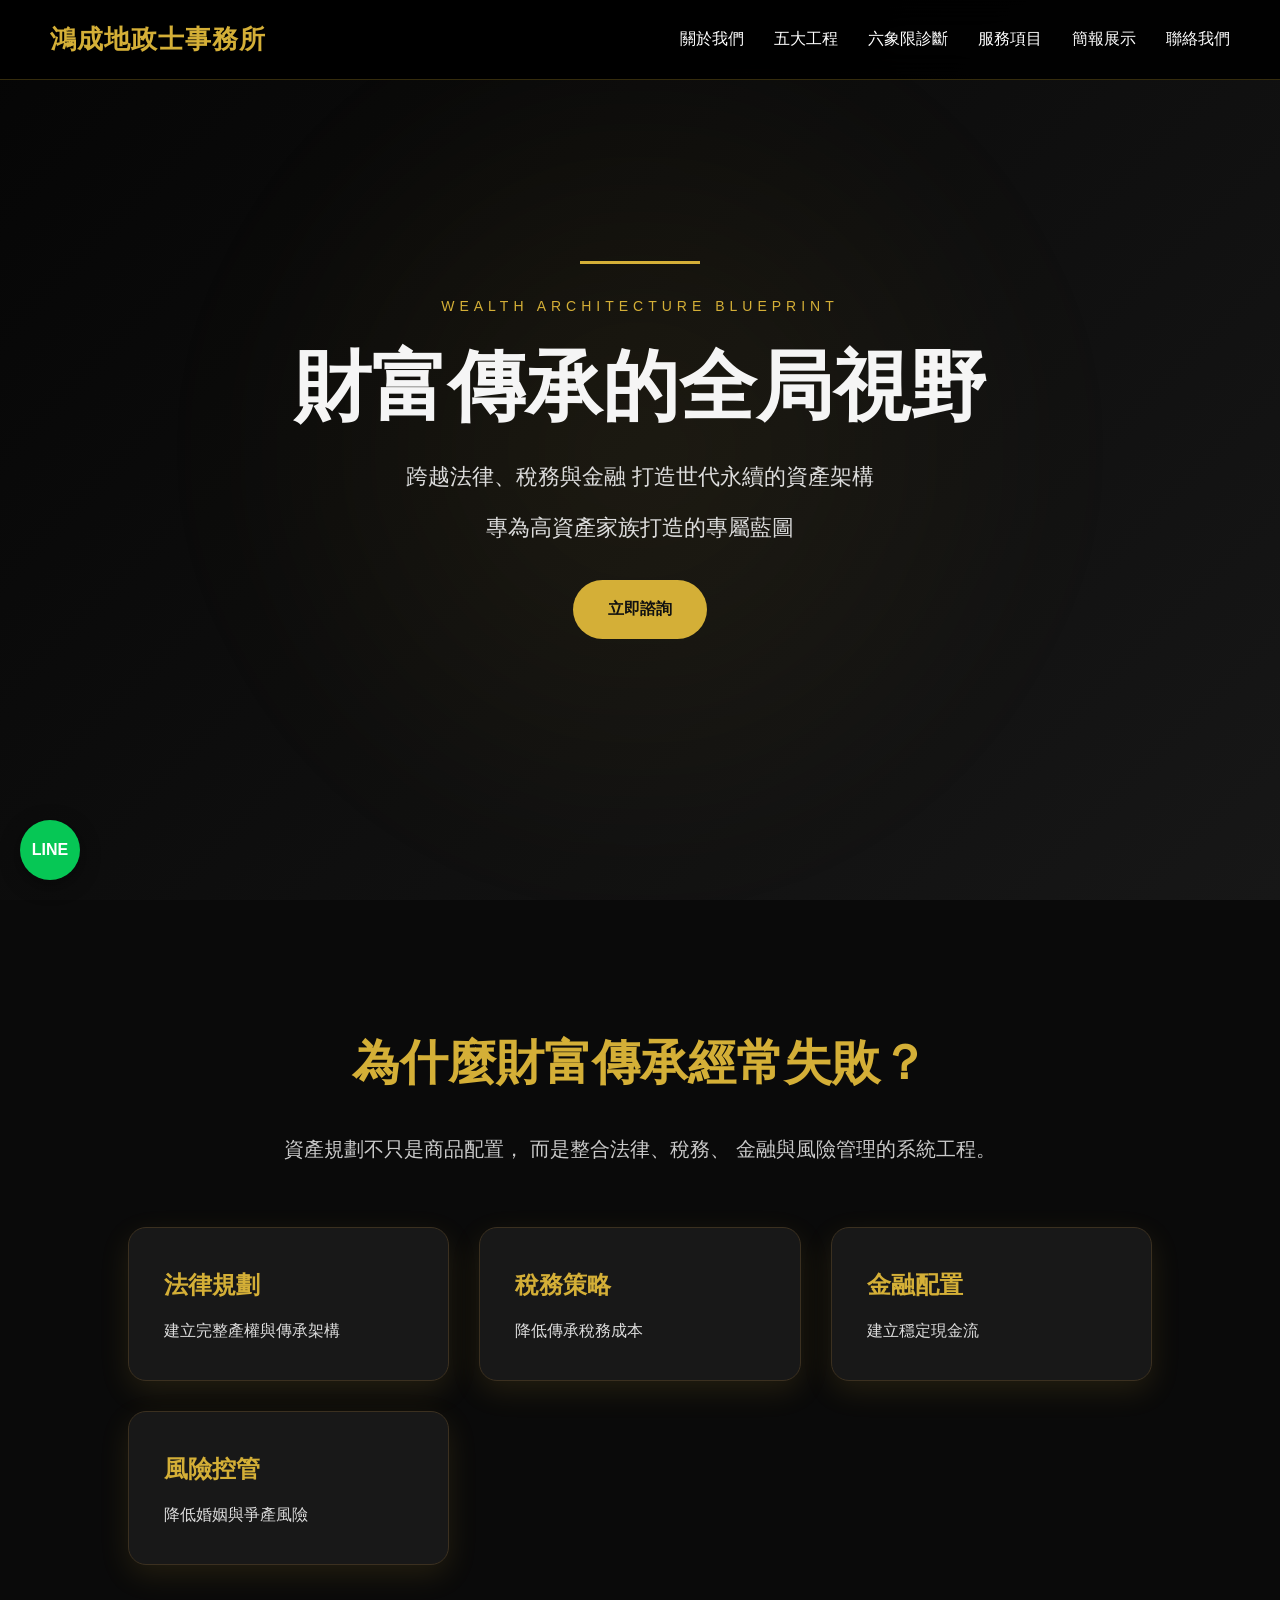
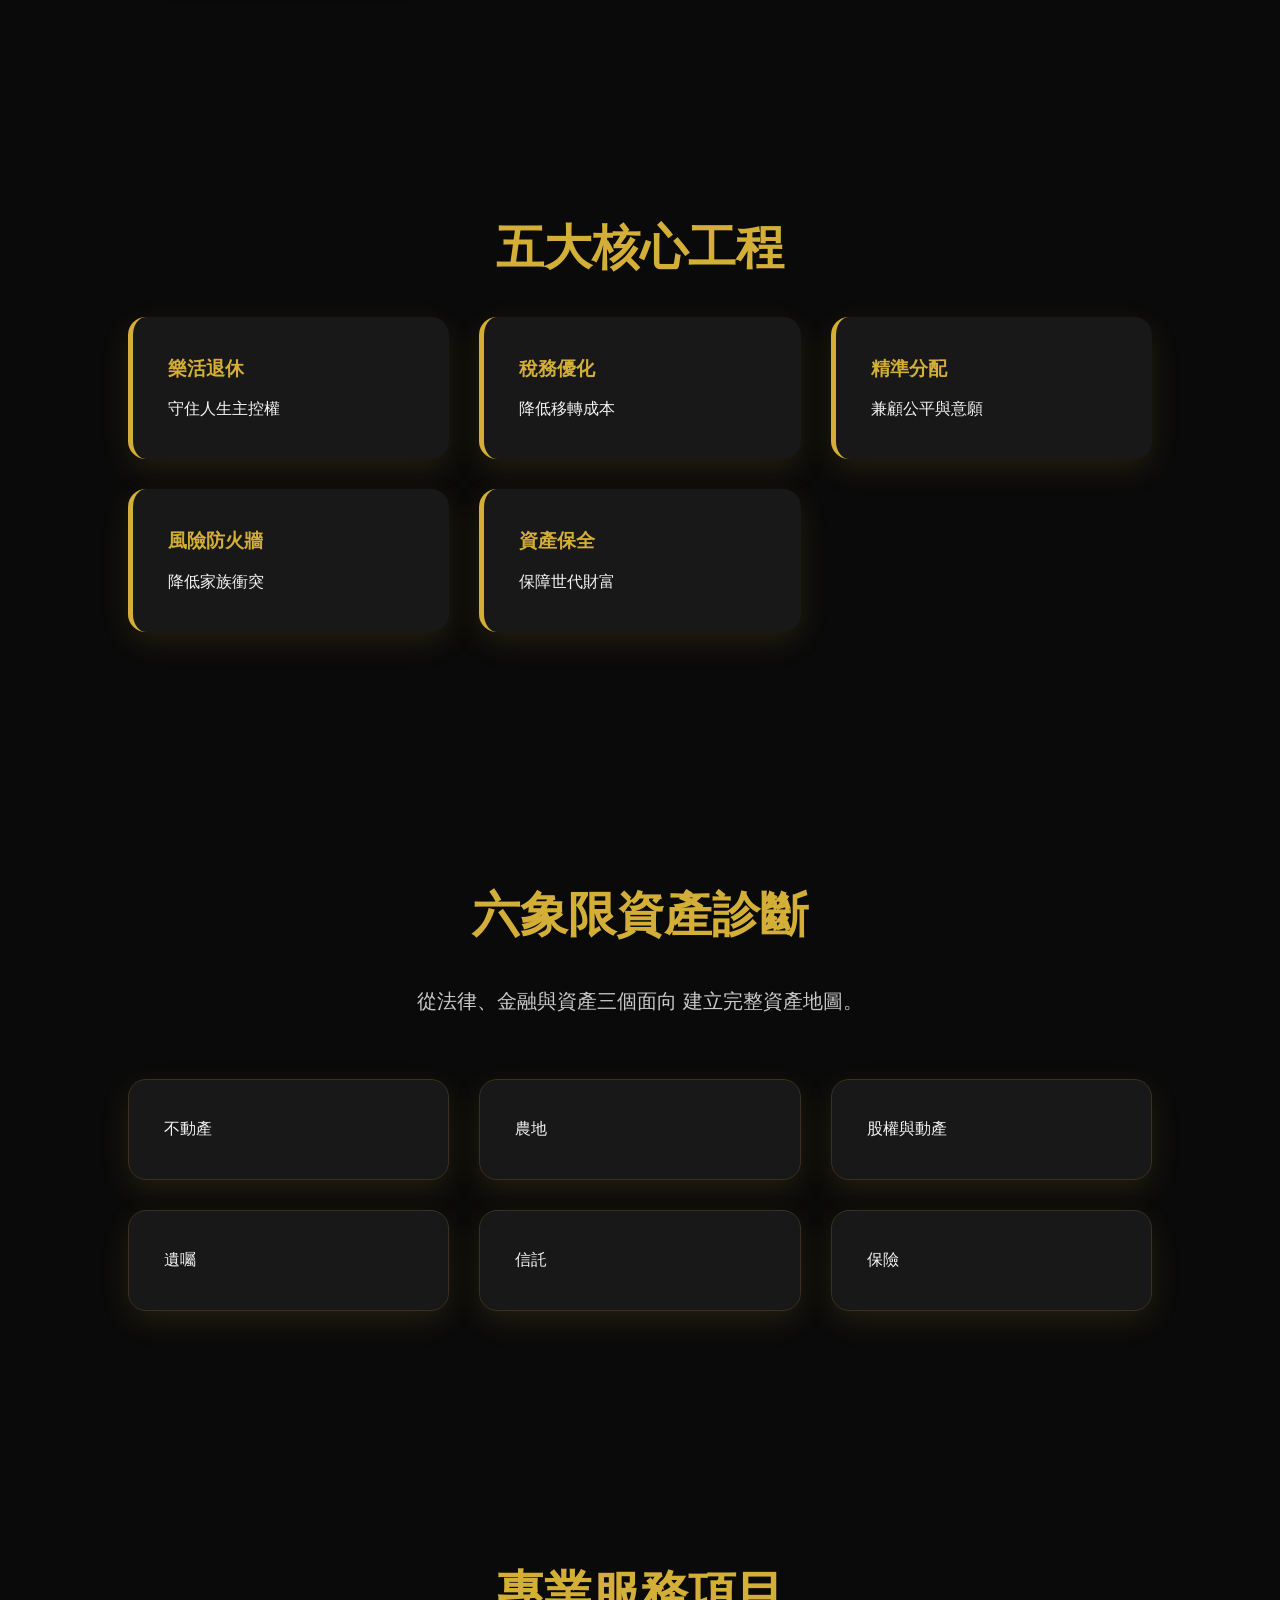
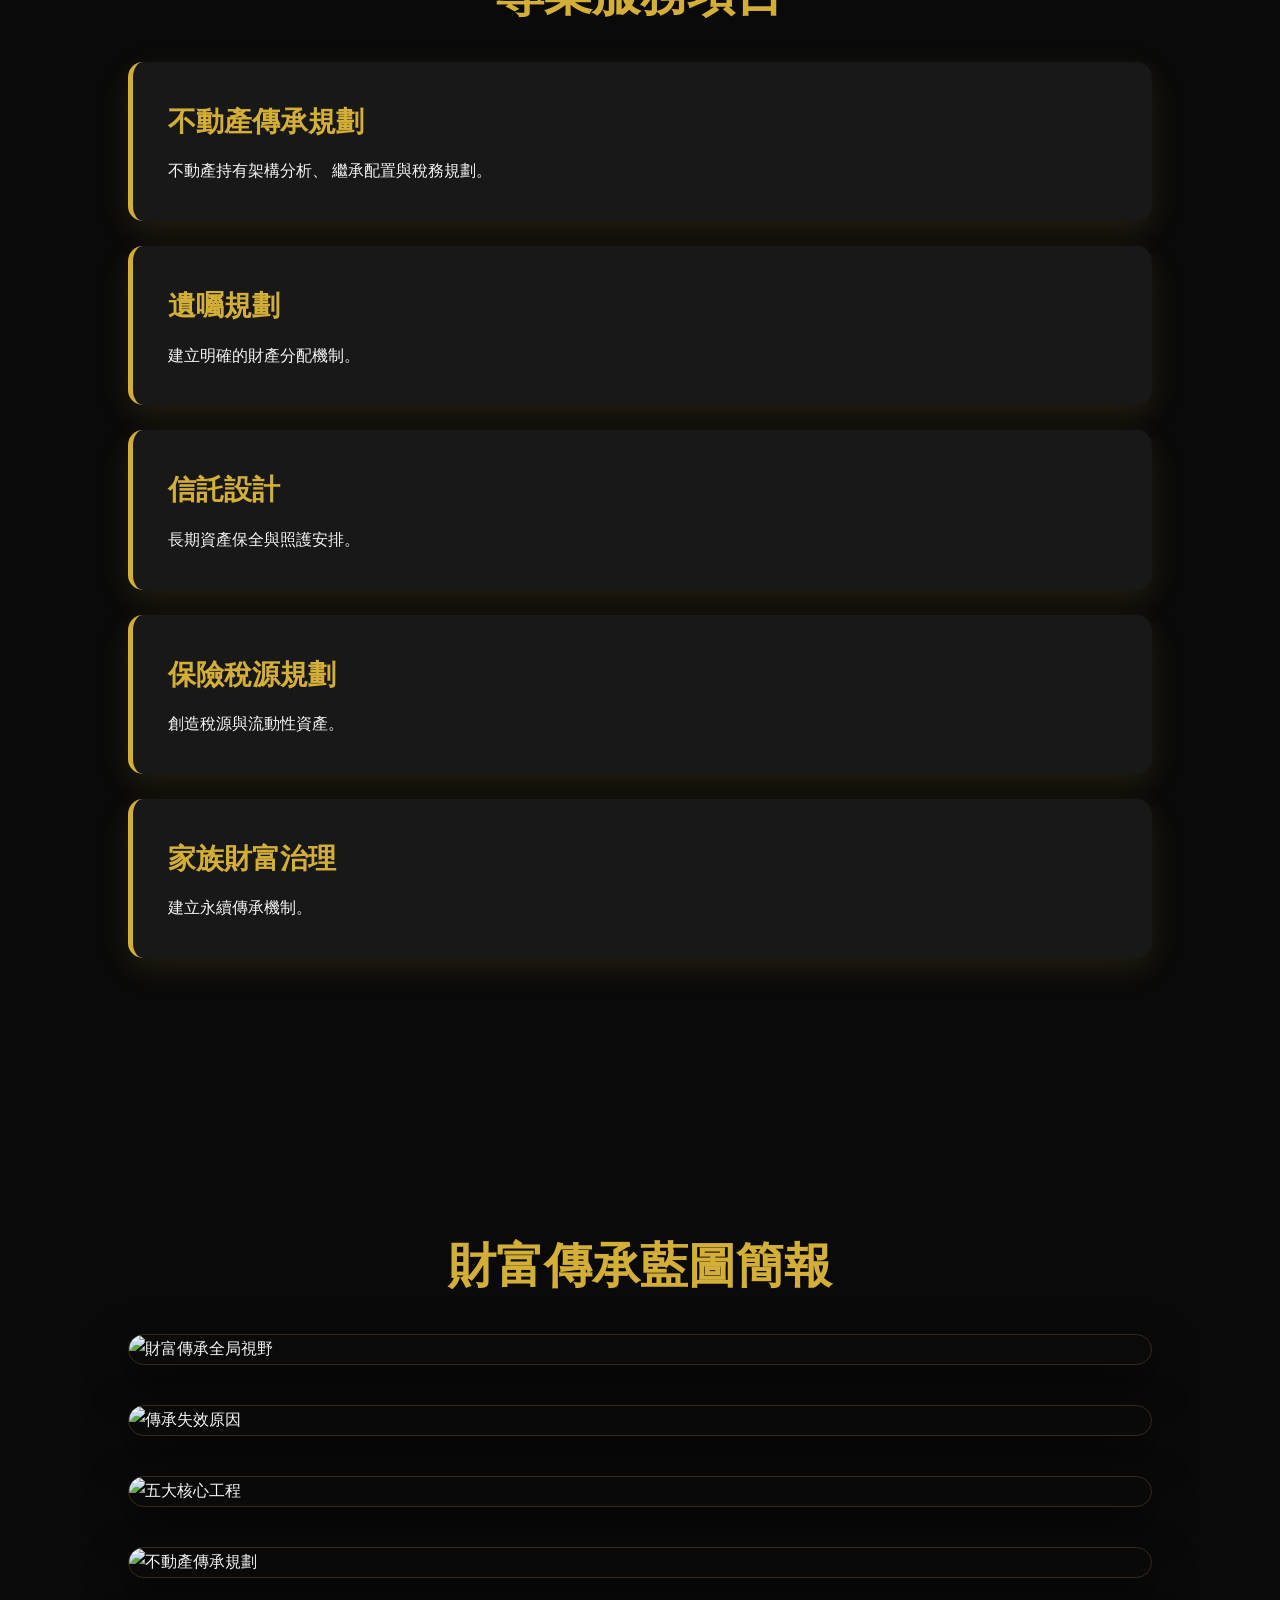
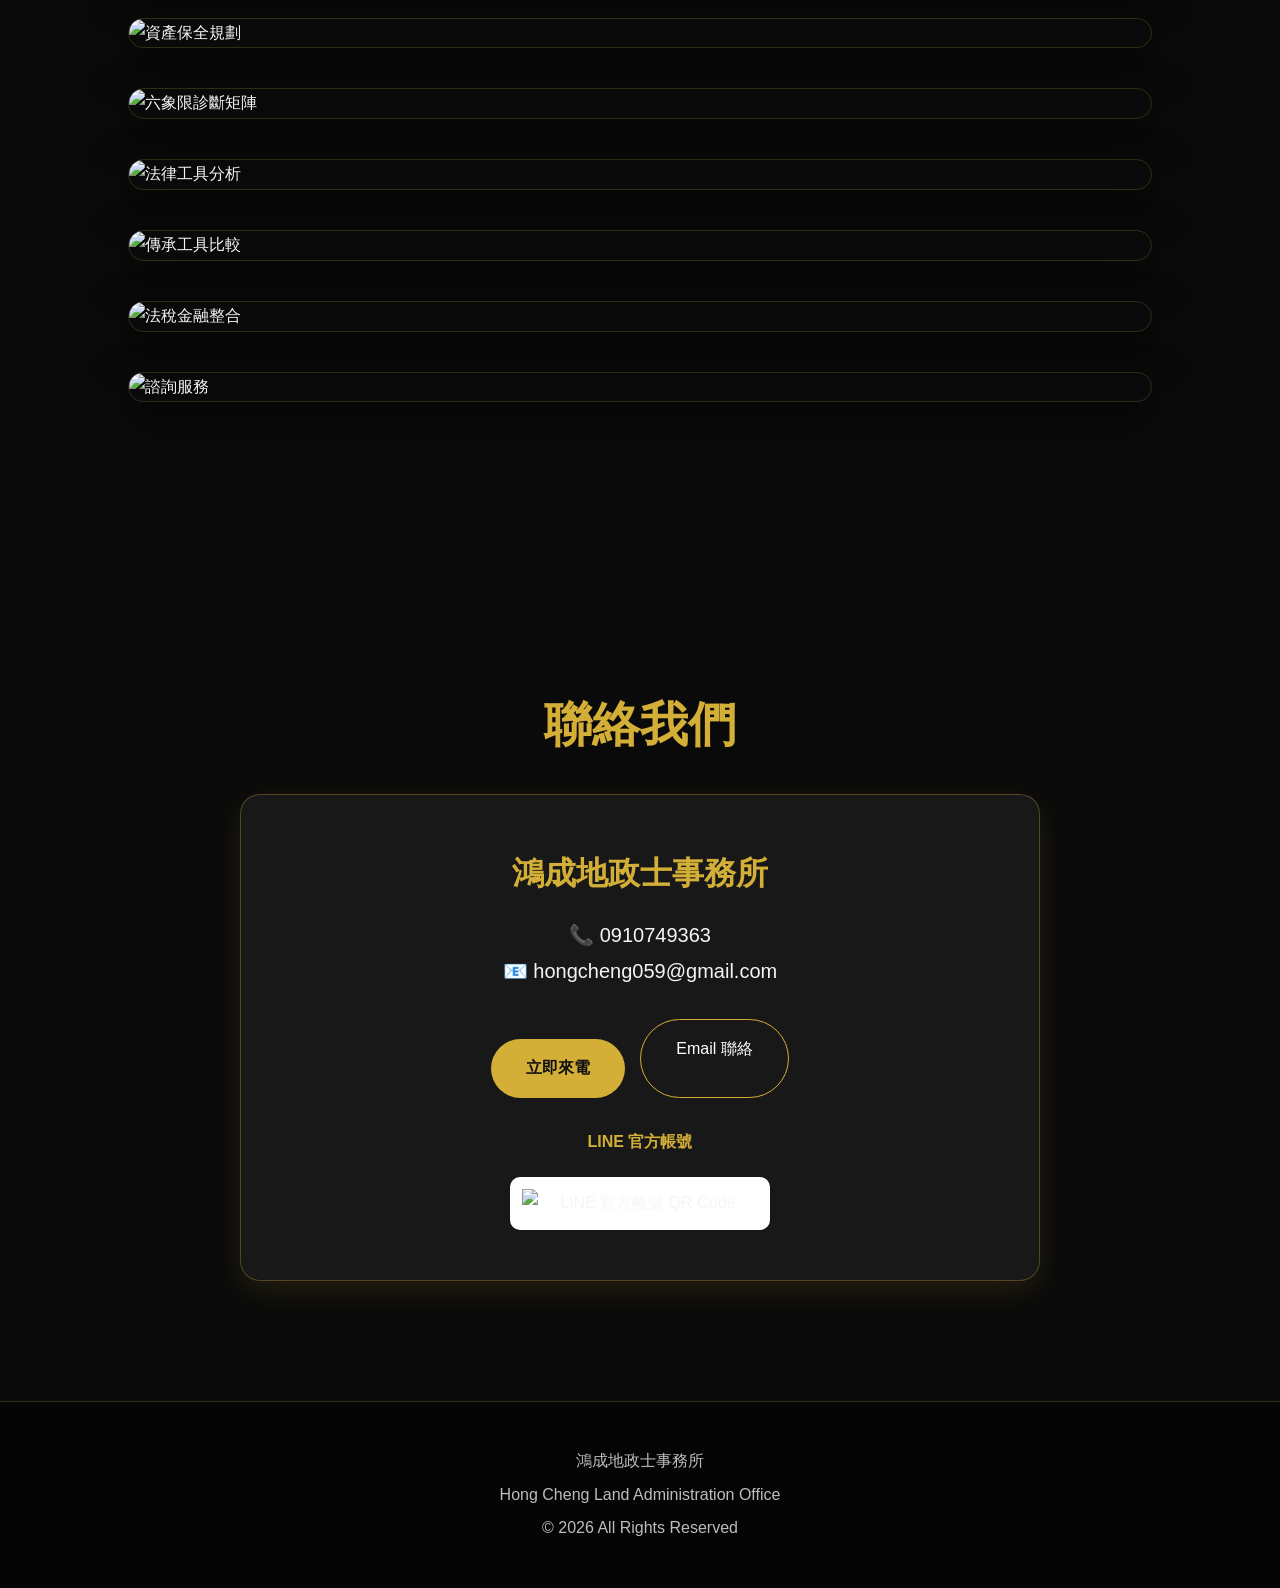
==== commit 0918d641: "Refactor HTML structure and improve accessibility" ====
--- a/index.html
+++ b/index.html
@@ -45,13 +45,21 @@
 
 <!-- 返回頂端 -->
 
-<button id="topBtn" aria-label="回到頂端">
+<button
+id="topBtn"
+aria-label="回到頂端">
+
 ↑
+
 </button>
 
+
 <!-- LINE 浮動按鈕 -->
 
-<a href="#contact" class="line-float">
+<a
+href="#contact"
+class="line-float"
+aria-label="LINE官方帳號">
 
 LINE
 
@@ -112,9 +120,7 @@
 </span>
 
 <h1 class="hero-title">
-
 財富傳承的全局視野
-
 </h1>
 
 <p>
@@ -398,44 +404,34 @@
 
 <div class="gallery">
 
-<img
-src="images/slide1.jpg"
+<img src="images/slide1.jpg"
 alt="財富傳承全局視野">
 
-<img
-src="images/slide2.jpg"
+<img src="images/slide2.jpg"
 alt="傳承失效原因">
 
-<img
-src="images/slide3.jpg"
+<img src="images/slide3.jpg"
 alt="五大核心工程">
 
-<img
-src="images/slide4.jpg"
+<img src="images/slide4.jpg"
 alt="不動產傳承規劃">
 
-<img
-src="images/slide5.jpg"
+<img src="images/slide5.jpg"
 alt="資產保全規劃">
 
-<img
-src="images/slide6.jpg"
+<img src="images/slide6.jpg"
 alt="六象限診斷矩陣">
 
-<img
-src="images/slide7.jpg"
+<img src="images/slide7.jpg"
 alt="法律工具分析">
 
-<img
-src="images/slide8.jpg"
+<img src="images/slide8.jpg"
 alt="傳承工具比較">
 
-<img
-src="images/slide9.jpg"
+<img src="images/slide9.jpg"
 alt="法稅金融整合">
 
-<img
-src="images/slide10.jpg"
+<img src="images/slide10.jpg"
 alt="諮詢服務">
 
 </div>
@@ -447,29 +443,21 @@
 <section id="contact">
 
 <h2>
-
 聯絡我們
-
 </h2>
 
 <div class="contact-card">
 
 <h3>
-
 鴻成地政士事務所
-
 </h3>
 
 <p>
-
 📞 0910749363
-
-</p>
-
-<p>
-
+</p>
+
+<p>
 📧 hongcheng059@gmail.com
-
 </p>
 
 <div class="action-buttons">
@@ -493,15 +481,13 @@
 </div>
 
 <h4>
-
 LINE 官方帳號
-
 </h4>
 
 <img
 src="images/line-qrcode.png"
-class="qrcode"
-alt="LINE 官方帳號 QR Code">
+alt="LINE 官方帳號 QR Code"
+class="qrcode">
 
 </div>
 
@@ -512,21 +498,15 @@
 <footer>
 
 <div>
-
 鴻成地政士事務所
-
 </div>
 
 <div>
-
 Hong Cheng Land Administration Office
-
-</div>
-
-<div>
-
+</div>
+
+<div id="copyright-year">
 © 2026 All Rights Reserved
-
 </div>
 
 </footer>
--- a/style.css
+++ b/style.css
@@ -1,27 +1,26 @@
 /* =====================================
-   鴻成地政士事務所
-   Premium Black Gold Theme
+   Hong Cheng Wealth Architecture
+   Premium Black Gold Edition
 ===================================== */
 
-:root{
-
---gold:#d4af37;
---gold-light:#f7d978;
---gold-dark:#8f7020;
-
---bg:#0a0a0a;
---bg-secondary:#111111;
-
---card:#181818;
-
---text:#f5f5f5;
---muted:#c8c8c8;
-
---border:#3a3020;
-
---shadow:
-0 10px 30px rgba(212,175,55,.15);
-
+:root {
+
+  --gold: #d4af37;
+  --gold-light: #f7d978;
+  --gold-dark: #8f7020;
+
+  --bg: #0a0a0a;
+  --bg-secondary: #111111;
+
+  --card: #181818;
+
+  --text: #f5f5f5;
+  --muted: #c9c9c9;
+
+  --border: #3b3020;
+
+  --shadow:
+    0 10px 30px rgba(212,175,55,.12);
 }
 
 /* =======================
@@ -29,39 +28,39 @@
 ======================= */
 
 *{
-margin:0;
-padding:0;
-box-sizing:border-box;
+  margin:0;
+  padding:0;
+  box-sizing:border-box;
 }
 
 html{
-scroll-behavior:smooth;
+  scroll-behavior:smooth;
 }
 
 body{
 
-font-family:
-"Noto Sans TC",
-"Microsoft JhengHei",
-sans-serif;
-
-background:var(--bg);
-
-color:var(--text);
-
-line-height:1.8;
-
-overflow-x:hidden;
+  font-family:
+  "Noto Sans TC",
+  "Microsoft JhengHei",
+  sans-serif;
+
+  background:var(--bg);
+
+  color:var(--text);
+
+  line-height:1.8;
+
+  overflow-x:hidden;
 }
 
 a{
-text-decoration:none;
-color:inherit;
+  text-decoration:none;
+  color:inherit;
 }
 
 img{
-display:block;
-max-width:100%;
+  display:block;
+  max-width:100%;
 }
 
 /* =======================
@@ -69,19 +68,18 @@
 ======================= */
 
 ::-webkit-scrollbar{
-width:10px;
+  width:10px;
 }
 
 ::-webkit-scrollbar-track{
-background:#111;
+  background:#111;
 }
 
 ::-webkit-scrollbar-thumb{
-
-background:var(--gold);
-
-border-radius:50px;
-}
+  background:var(--gold);
+  border-radius:20px;
+}
+
 
 /* =======================
    Navigation
@@ -89,204 +87,232 @@
 
 nav{
 
-position:fixed;
-
-top:0;
-left:0;
-
-width:100%;
-
-height:80px;
-
-background:
-rgba(0,0,0,.92);
-
-backdrop-filter:
-blur(15px);
-
-display:flex;
-
-justify-content:space-between;
-
-align-items:center;
-
-padding:0 50px;
-
-border-bottom:
-1px solid rgba(212,175,55,.25);
-
-z-index:9999;
-
-transition:.3s;
+  position:fixed;
+
+  top:0;
+  left:0;
+
+  width:100%;
+  height:80px;
+
+  background:
+  rgba(0,0,0,.92);
+
+  backdrop-filter:blur(15px);
+
+  display:flex;
+
+  justify-content:space-between;
+  align-items:center;
+
+  padding:0 50px;
+
+  border-bottom:
+  1px solid rgba(212,175,55,.25);
+
+  z-index:9999;
+
+  transition:.3s;
 }
 
 .logo{
 
-font-size:28px;
-
-font-weight:700;
-
-letter-spacing:2px;
-
-color:var(--gold);
+  color:var(--gold);
+
+  font-size:clamp(
+    18px,
+    2vw,
+    28px
+  );
+
+  font-weight:700;
+
+  white-space:nowrap;
+
+  letter-spacing:1px;
 }
 
 nav ul{
 
-display:flex;
-
-gap:30px;
-
-list-style:none;
+  display:flex;
+
+  gap:30px;
+
+  list-style:none;
+}
+
+nav li{
+
+  position:relative;
 }
 
 nav a{
 
-color:white;
-
-font-weight:500;
-
-transition:.3s;
+  color:white;
+
+  transition:.3s;
 }
 
 nav a:hover{
 
-color:var(--gold);
-}
-
-/* script.js 使用 */
+  color:var(--gold);
+}
 
 nav a.active{
 
-color:var(--gold);
-}
-
-/* =======================
-   Hero
+  color:var(--gold);
+}
+
+nav a.active::after{
+
+  content:"";
+
+  display:block;
+
+  width:100%;
+
+  height:2px;
+
+  margin-top:4px;
+
+  background:var(--gold);
+}
+
+
+/* =======================
+   HERO
 ======================= */
 
 .hero{
 
-height:100vh;
-
-background:
-linear-gradient(
-135deg,
-#050505,
-#171717
-);
-
-display:flex;
-
-justify-content:center;
-
-align-items:center;
-
-text-align:center;
-
-position:relative;
+  height:100vh;
+
+  background:
+  linear-gradient(
+      135deg,
+      #050505,
+      #171717
+  );
+
+  display:flex;
+
+  justify-content:center;
+  align-items:center;
+
+  text-align:center;
+
+  position:relative;
+
+  overflow:hidden;
 }
 
 .hero::before{
 
-content:"";
-
-position:absolute;
-
-width:800px;
-height:800px;
-
-border-radius:50%;
-
-background:
-radial-gradient(
-circle,
-rgba(212,175,55,.1),
-transparent 70%
-);
-
-filter:blur(50px);
+  content:"";
+
+  position:absolute;
+
+  width:900px;
+  height:900px;
+
+  border-radius:50%;
+
+  background:
+  radial-gradient(
+      circle,
+      rgba(212,175,55,.08),
+      transparent 70%
+  );
+
+  filter:blur(50px);
 }
 
 .hero-overlay{
 
-max-width:1000px;
-
-padding:20px;
-
-position:relative;
-
-z-index:2;
+  max-width:1000px;
+
+  padding:20px;
+
+  position:relative;
+
+  z-index:2;
 }
 
 .gold-line{
 
-width:120px;
-height:3px;
-
-background:var(--gold);
-
-margin:0 auto 30px;
+  width:120px;
+  height:3px;
+
+  background:var(--gold);
+
+  margin:0 auto 30px;
 }
 
 .hero-tag{
 
-display:block;
-
-color:var(--gold);
-
-font-size:14px;
-
-letter-spacing:5px;
-
-margin-bottom:25px;
-}
-
-.hero h1{
-
-font-size:72px;
-
-font-weight:700;
-
-line-height:1.2;
-
-margin-bottom:25px;
+  display:block;
+
+  color:var(--gold);
+
+  letter-spacing:5px;
+
+  font-size:14px;
+
+  margin-bottom:20px;
+}
+
+.hero-title{
+
+  font-size:
+  clamp(
+  2.5rem,
+  6vw,
+  5rem
+  );
+
+  line-height:1.2;
+
+  margin-bottom:25px;
 }
 
 .hero p{
 
-font-size:24px;
-
-color:#ddd;
-
-margin-bottom:10px;
-}
-
-/* 頁面載入動畫 */
+  font-size:22px;
+
+  color:#ddd;
+
+  margin-bottom:12px;
+}
+
+/* script.js */
 
 .loaded .hero-overlay{
 
-animation:
-fadeHero 1.6s ease;
+  animation:
+  fadeHero 1.6s ease;
 }
 
 @keyframes fadeHero{
 
-from{
-
-opacity:0;
-transform:
-translateY(30px);
-}
-
-to{
-
-opacity:1;
-transform:
-translateY(0);
-}
-
-}
+  from{
+
+    opacity:0;
+
+    transform:
+    translateY(30px);
+
+  }
+
+  to{
+
+    opacity:1;
+
+    transform:
+    translateY(0);
+
+  }
+}
+
 
 /* =======================
    Buttons
@@ -294,91 +320,92 @@
 
 .btn-gold{
 
-display:inline-block;
-
-padding:16px 40px;
-
-margin-top:25px;
-
-background:var(--gold);
-
-color:#111;
-
-font-weight:700;
-
-border-radius:50px;
-
-transition:.3s;
+  display:inline-block;
+
+  padding:15px 35px;
+
+  margin-top:20px;
+
+  border-radius:50px;
+
+  background:var(--gold);
+
+  color:#111;
+
+  font-weight:700;
+
+  transition:.3s;
 }
 
 .btn-gold:hover{
 
-background:var(--gold-light);
-
-transform:translateY(-2px);
-
-box-shadow:
-0 10px 20px rgba(
-212,175,55,.3
-);
+  background:var(--gold-light);
+
+  transform:translateY(-3px);
+
+  box-shadow:
+  0 10px 25px
+  rgba(212,175,55,.3);
 }
 
 .btn-outline{
 
-display:inline-block;
-
-padding:16px 40px;
-
-border:1px solid var(--gold);
-
-border-radius:50px;
-
-color:white;
-
-transition:.3s;
+  display:inline-block;
+
+  padding:15px 35px;
+
+  border:1px solid var(--gold);
+
+  border-radius:50px;
+
+  color:white;
+
+  transition:.3s;
 }
 
 .btn-outline:hover{
 
-background:var(--gold);
-
-color:#111;
-}
-
-/* =======================
-   Sections
+  background:var(--gold);
+
+  color:#111;
+}
+
+
+/* =======================
+   Section
 ======================= */
 
 section{
 
-padding:120px 10%;
+  padding:120px 10%;
 }
 
 h2{
 
-font-size:48px;
-
-color:var(--gold);
-
-text-align:center;
-
-margin-bottom:30px;
+  text-align:center;
+
+  font-size:48px;
+
+  color:var(--gold);
+
+  margin-bottom:25px;
 }
 
 .section-desc{
 
-max-width:900px;
-
-margin:auto;
-
-text-align:center;
-
-font-size:20px;
-
-color:var(--muted);
-
-margin-bottom:60px;
-}
+  max-width:900px;
+
+  margin:auto;
+
+  text-align:center;
+
+  color:var(--muted);
+
+  font-size:20px;
+
+  margin-bottom:60px;
+}
+
 
 /* =======================
    Grid
@@ -386,13 +413,17 @@
 
 .grid{
 
-display:grid;
-
-grid-template-columns:
-repeat(auto-fit,minmax(260px,1fr));
-
-gap:30px;
-}
+  display:grid;
+
+  grid-template-columns:
+  repeat(
+  auto-fit,
+  minmax(260px,1fr)
+  );
+
+  gap:30px;
+}
+
 
 /* =======================
    Card
@@ -400,42 +431,43 @@
 
 .card{
 
-background:var(--card);
-
-padding:35px;
-
-border-radius:18px;
-
-border:
-1px solid var(--border);
-
-box-shadow:var(--shadow);
-
-transition:.3s;
+  background:var(--card);
+
+  padding:35px;
+
+  border-radius:18px;
+
+  border:
+  1px solid var(--border);
+
+  box-shadow:var(--shadow);
+
+  transition:.3s;
 }
 
 .card:hover{
 
-transform:
-translateY(-8px);
-
-border-color:
-var(--gold);
+  transform:
+  translateY(-8px);
+
+  border-color:
+  var(--gold);
 }
 
 .card h3{
 
-font-size:24px;
-
-color:var(--gold);
-
-margin-bottom:10px;
+  color:var(--gold);
+
+  font-size:24px;
+
+  margin-bottom:10px;
 }
 
 .card p{
 
-color:#ddd;
-}
+  color:#dddddd;
+}
+
 
 /* =======================
    Pillar
@@ -443,34 +475,33 @@
 
 .pillar{
 
-background:var(--card);
-
-padding:35px;
-
-border-left:
-4px solid var(--gold);
-
-border-radius:18px;
-
-box-shadow:var(--shadow);
-
-transition:.3s;
+  background:var(--card);
+
+  padding:35px;
+
+  border-radius:18px;
+
+  border-left:
+  5px solid var(--gold);
+
+  box-shadow:var(--shadow);
+
+  transition:.3s;
 }
 
 .pillar:hover{
 
-transform:
-translateY(-8px);
+  transform:
+  translateY(-8px);
 }
 
 .pillar h3{
 
-font-size:26px;
-
-margin-bottom:10px;
-
-color:var(--gold);
-}
+  color:var(--gold);
+
+  margin-bottom:10px;
+}
+
 
 /* =======================
    Service
@@ -478,36 +509,37 @@
 
 .service{
 
-background:var(--card);
-
-padding:35px;
-
-margin-bottom:25px;
-
-border-left:
-5px solid var(--gold);
-
-border-radius:15px;
-
-box-shadow:var(--shadow);
-
-transition:.3s;
+  background:var(--card);
+
+  padding:35px;
+
+  margin-bottom:25px;
+
+  border-left:
+  5px solid var(--gold);
+
+  border-radius:15px;
+
+  box-shadow:var(--shadow);
+
+  transition:.3s;
 }
 
 .service:hover{
 
-transform:
-translateX(8px);
+  transform:
+  translateX(8px);
 }
 
 .service h3{
 
-font-size:28px;
-
-margin-bottom:10px;
-
-color:var(--gold);
-}
+  color:var(--gold);
+
+  margin-bottom:10px;
+
+  font-size:28px;
+}
+
 
 /* =======================
    Gallery
@@ -515,42 +547,34 @@
 
 .gallery{
 
-max-width:1200px;
-
-margin:auto;
+  max-width:1200px;
+
+  margin:auto;
 }
 
 .gallery img{
 
-width:100%;
-
-margin-bottom:40px;
-
-border-radius:18px;
-
-border:
-1px solid rgba(
-212,
-175,
-55,
-.25
-);
-
-box-shadow:
-0 15px 40px rgba(
-0,
-0,
-0,
-.5
-);
-
-transition:.3s;
+  margin-bottom:40px;
+
+  border-radius:18px;
+
+  border:
+  1px solid rgba(
+  212,175,55,.2);
+
+  box-shadow:
+  0 15px 40px
+  rgba(0,0,0,.55);
+
+  transition:.3s;
 }
 
 .gallery img:hover{
 
-transform:scale(1.01);
-}
+  transform:
+  scale(1.01);
+}
+
 
 /* =======================
    Contact
@@ -558,81 +582,121 @@
 
 .contact-card{
 
-max-width:800px;
-
-margin:auto;
-
-padding:50px;
-
-text-align:center;
-
-background:var(--card);
-
-border:
-1px solid rgba(
-212,
-175,
-55,
-.35
-);
-
-border-radius:20px;
-
-box-shadow:var(--shadow);
+  max-width:800px;
+
+  margin:auto;
+
+  text-align:center;
+
+  padding:50px;
+
+  background:var(--card);
+
+  border:
+  1px solid rgba(
+  212,
+  175,
+  55,
+  .3
+  );
+
+  border-radius:20px;
+
+  box-shadow:var(--shadow);
 }
 
 .contact-card h3{
 
-font-size:32px;
-
-margin-bottom:20px;
-
-color:var(--gold);
+  color:var(--gold);
+
+  font-size:32px;
+
+  margin-bottom:15px;
+}
+
+.contact-card h4{
+
+  color:var(--gold);
+
+  margin-top:30px;
+
+  margin-bottom:20px;
 }
 
 .contact-card p{
 
-font-size:20px;
-
-margin-bottom:10px;
-}
-
-.contact-card h4{
-
-font-size:24px;
-
-margin-top:30px;
-
-margin-bottom:20px;
-
-color:var(--gold);
+  font-size:20px;
 }
 
 .action-buttons{
 
-display:flex;
-
-justify-content:center;
-
-flex-wrap:wrap;
-
-gap:15px;
-
-margin:30px 0;
+  display:flex;
+
+  justify-content:center;
+
+  gap:15px;
+
+  flex-wrap:wrap;
+
+  margin:30px 0;
 }
 
 .qrcode{
 
-width:260px;
-
-margin:auto;
-
-padding:12px;
-
-border-radius:12px;
-
-background:white;
-}
+  width:260px;
+
+  margin:auto;
+
+  padding:12px;
+
+  border-radius:10px;
+
+  background:white;
+}
+
+
+/* =======================
+   LINE Floating Button
+======================= */
+
+.line-float{
+
+  position:fixed;
+
+  left:20px;
+  bottom:20px;
+
+  width:60px;
+  height:60px;
+
+  border-radius:50%;
+
+  background:#06C755;
+
+  color:white;
+
+  display:flex;
+
+  justify-content:center;
+  align-items:center;
+
+  font-weight:bold;
+
+  z-index:9999;
+
+  box-shadow:
+  0 5px 20px
+  rgba(0,0,0,.4);
+
+  transition:.3s;
+}
+
+.line-float:hover{
+
+  transform:
+  scale(1.08);
+}
+
 
 /* =======================
    Footer
@@ -640,76 +704,77 @@
 
 footer{
 
-background:#050505;
-
-border-top:
-1px solid rgba(
-212,
-175,
-55,
-.30
-);
-
-padding:40px;
-
-text-align:center;
+  padding:40px;
+
+  text-align:center;
+
+  background:#050505;
+
+  border-top:
+  1px solid rgba(
+  212,
+  175,
+  55,
+  .25
+  );
 }
 
 footer div{
 
-margin:6px 0;
-
-color:#c8c8c8;
-}
-
-/* =======================
-   Back To Top
+  margin:5px 0;
+
+  color:#bdbdbd;
+}
+
+
+/* =======================
+   Back Top
 ======================= */
 
 #topBtn{
 
-position:fixed;
-
-right:20px;
-bottom:20px;
-
-width:55px;
-height:55px;
-
-border:none;
-
-border-radius:50%;
-
-background:var(--gold);
-
-color:black;
-
-font-size:22px;
-
-font-weight:bold;
-
-cursor:pointer;
-
-display:none;
-
-z-index:9999;
-
-transition:.3s;
+  position:fixed;
+
+  right:20px;
+  bottom:20px;
+
+  width:55px;
+  height:55px;
+
+  border:none;
+
+  border-radius:50%;
+
+  background:var(--gold);
+
+  color:#111;
+
+  font-size:22px;
+
+  cursor:pointer;
+
+  z-index:9999;
+
+  opacity:0;
+
+  visibility:hidden;
+
+  transition:.3s;
+}
+
+#topBtn.show{
+
+  opacity:1;
+
+  visibility:visible;
 }
 
 #topBtn:hover{
 
-transform:
-translateY(-4px);
-
-box-shadow:
-0 10px 20px rgba(
-212,
-175,
-55,
-.35
-);
-}
+  transform:
+  translateY(-4px);
+}
+
 
 /* =======================
    Scroll Animation
@@ -717,22 +782,23 @@
 
 .fade-up{
 
-opacity:0;
-
-transform:
-translateY(40px);
-
-transition:
-all .8s ease;
+  opacity:0;
+
+  transform:
+  translateY(40px);
+
+  transition:
+  all .8s ease;
 }
 
 .fade-up.show{
 
-opacity:1;
-
-transform:
-translateY(0);
-}
+  opacity:1;
+
+  transform:
+  translateY(0);
+}
+
 
 /* =======================
    Mobile
@@ -740,86 +806,70 @@
 
 @media(max-width:992px){
 
-.hero h1{
-
-font-size:52px;
-}
-
-.hero p{
-
-font-size:20px;
-}
-
-h2{
-
-font-size:38px;
-}
+  .hero p{
+    font-size:20px;
+  }
+
+  h2{
+    font-size:38px;
+  }
 
 }
 
 @media(max-width:768px){
 
-nav{
-
-height:auto;
-
-padding:15px;
-
-flex-direction:column;
-}
-
-.logo{
-
-font-size:20px;
-
-margin-bottom:10px;
-}
-
-nav ul{
-
-flex-wrap:wrap;
-
-justify-content:center;
-
-gap:16px;
-}
-
-.hero h1{
-
-font-size:36px;
-}
-
-.hero p{
-
-font-size:18px;
-}
-
-section{
-
-padding:80px 6%;
-}
-
-.contact-card{
-
-padding:30px;
-}
-
-.qrcode{
-
-width:200px;
-}
-
-.action-buttons{
-
-flex-direction:column;
-align-items:center;
-}
-
-.btn-gold,
-.btn-outline{
-
-width:220px;
-text-align:center;
-}
-
-}
+  nav{
+
+    height:auto;
+
+    flex-direction:column;
+
+    padding:15px;
+  }
+
+  nav ul{
+
+    margin-top:10px;
+
+    gap:15px;
+
+    flex-wrap:wrap;
+
+    justify-content:center;
+  }
+
+  section{
+
+    padding:80px 6%;
+  }
+
+  .contact-card{
+
+    padding:30px;
+  }
+
+  .qrcode{
+
+    width:200px;
+  }
+
+  .action-buttons{
+
+    flex-direction:column;
+  }
+
+  .btn-gold,
+  .btn-outline{
+
+    width:220px;
+
+    text-align:center;
+  }
+
+  .line-float{
+
+    width:55px;
+    height:55px;
+  }
+
+}
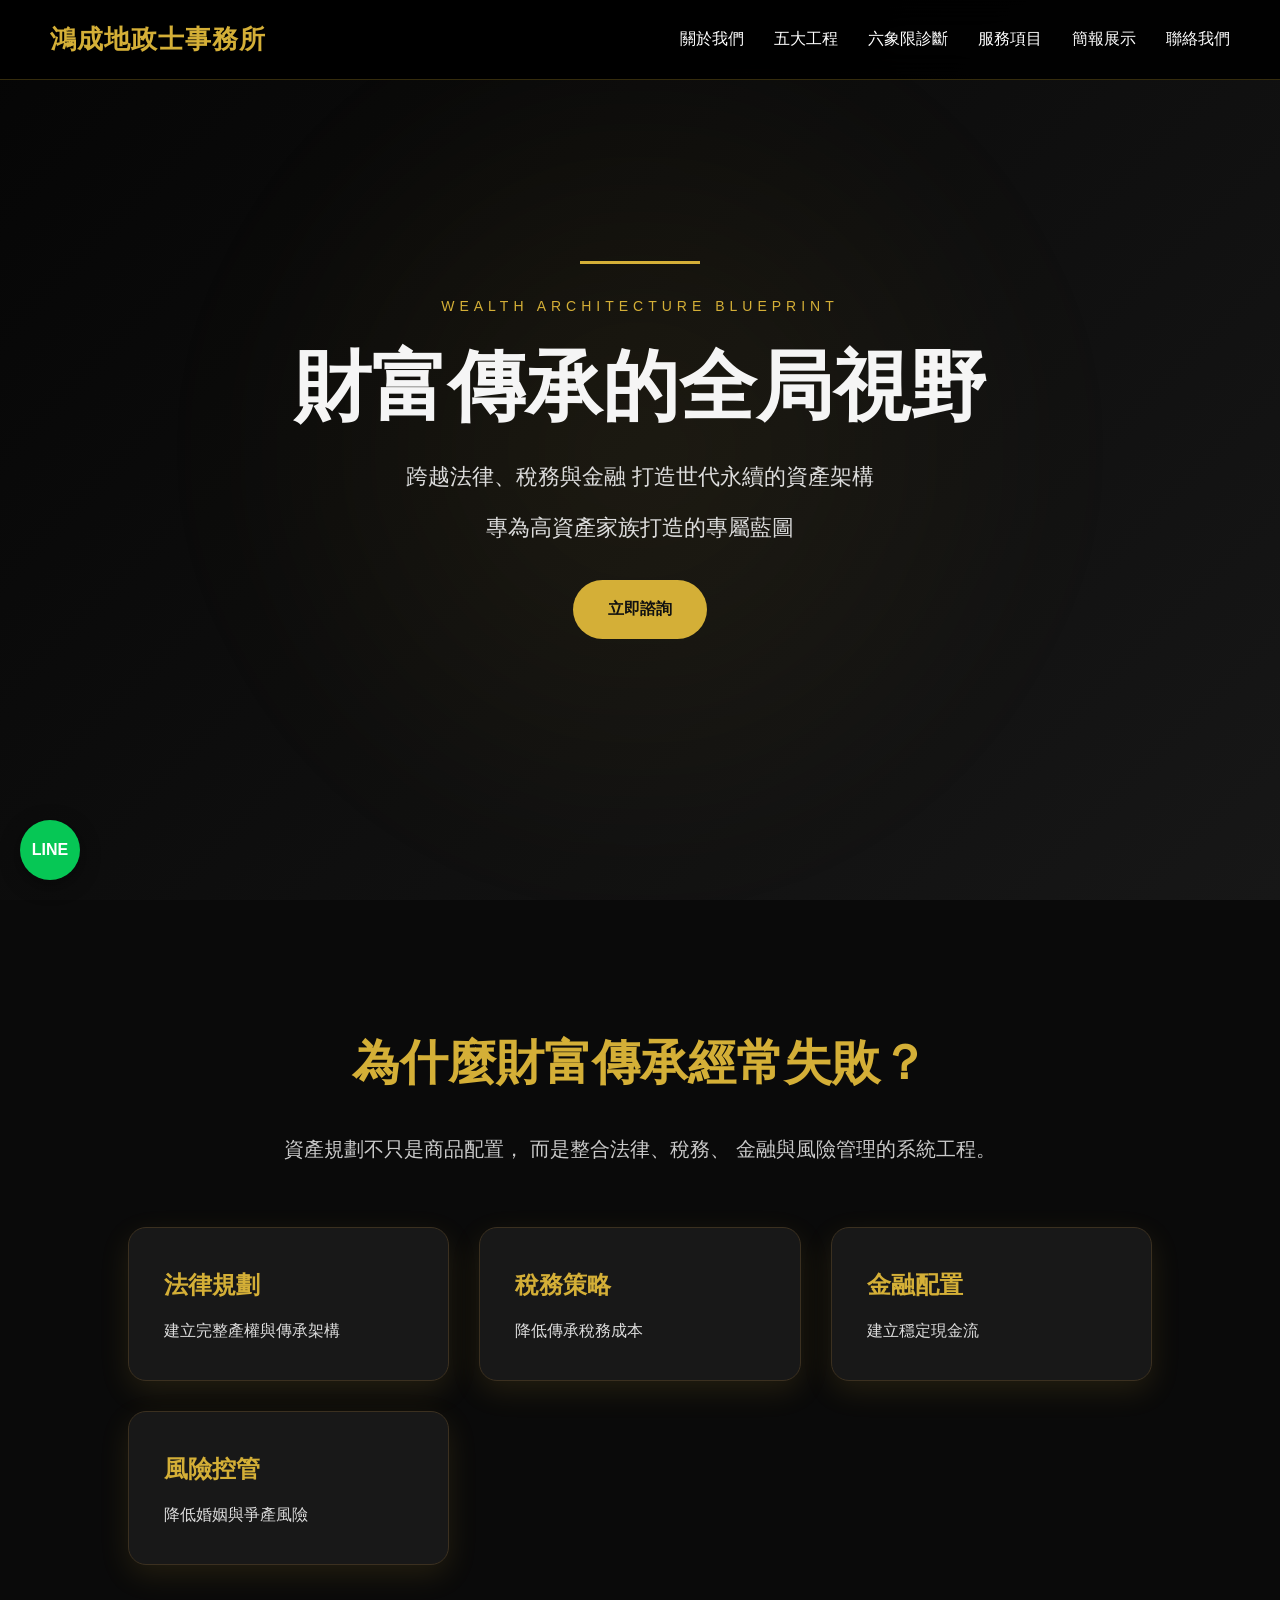
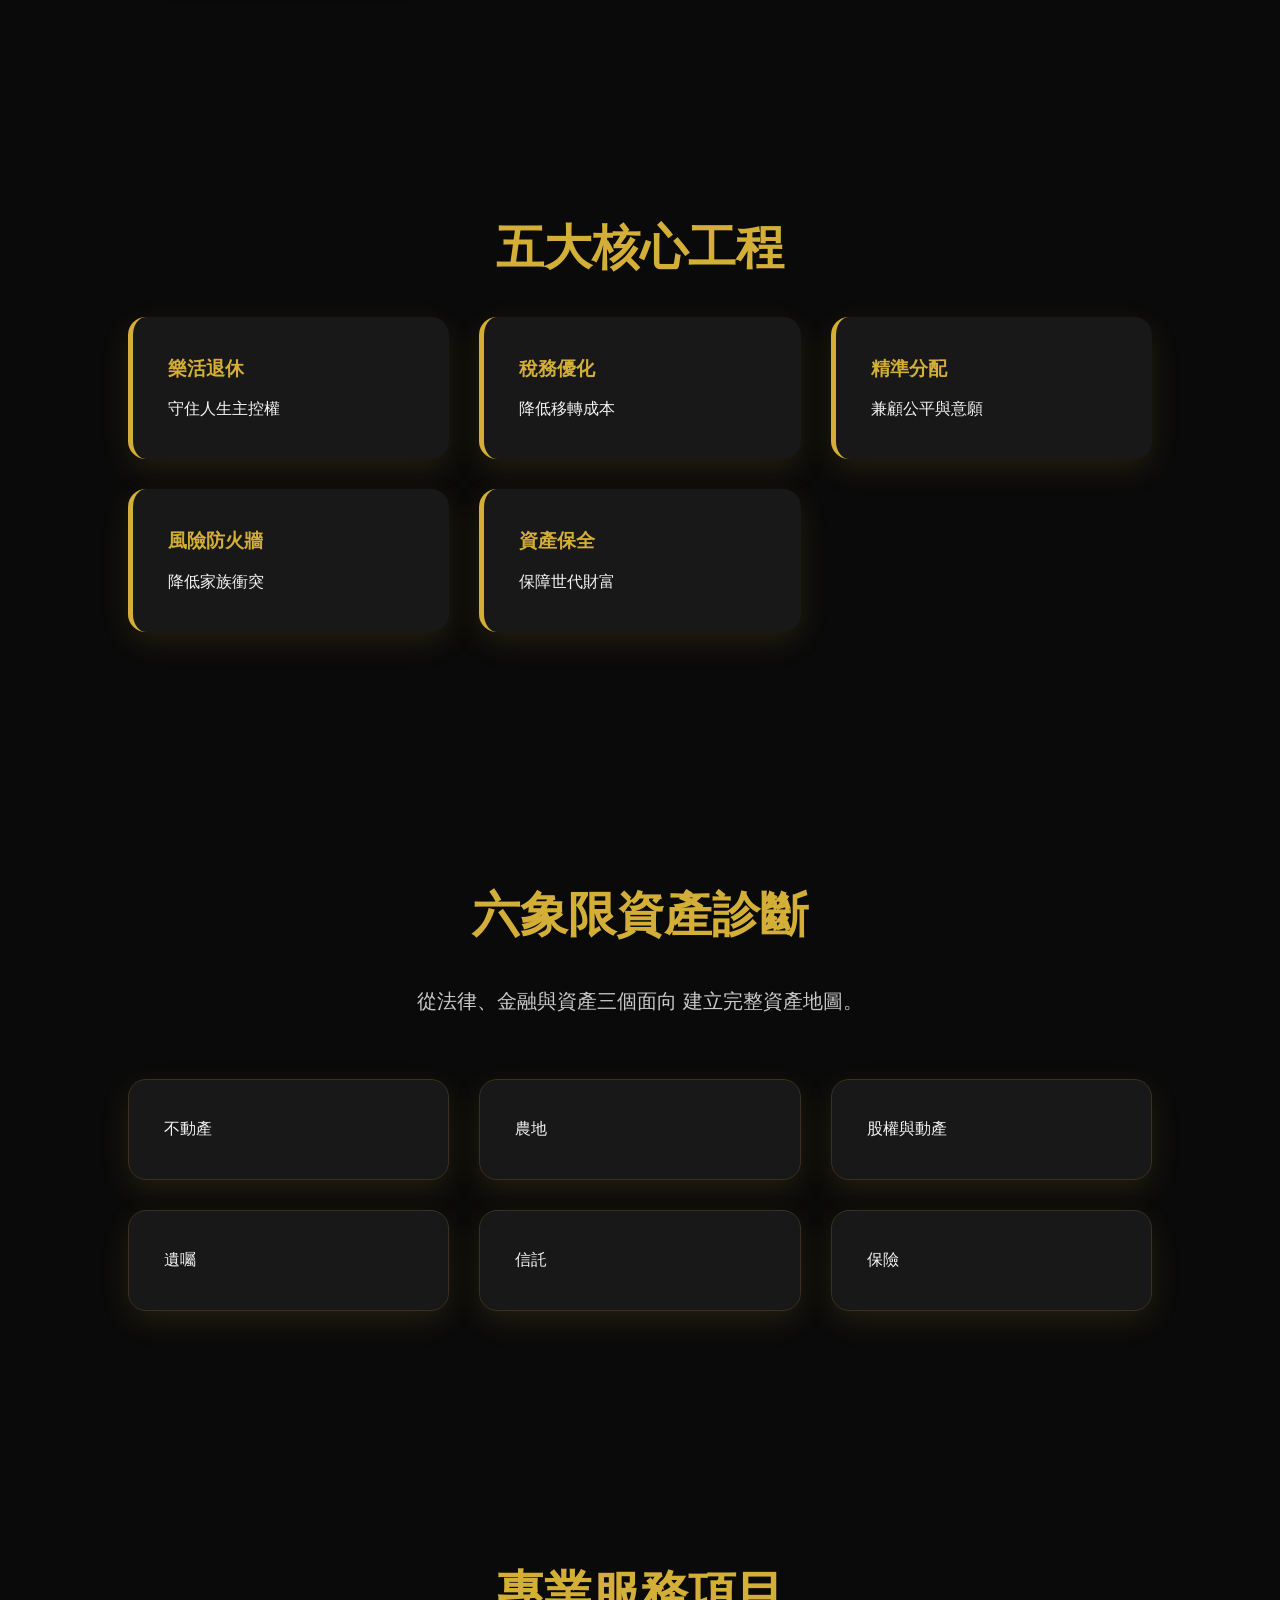
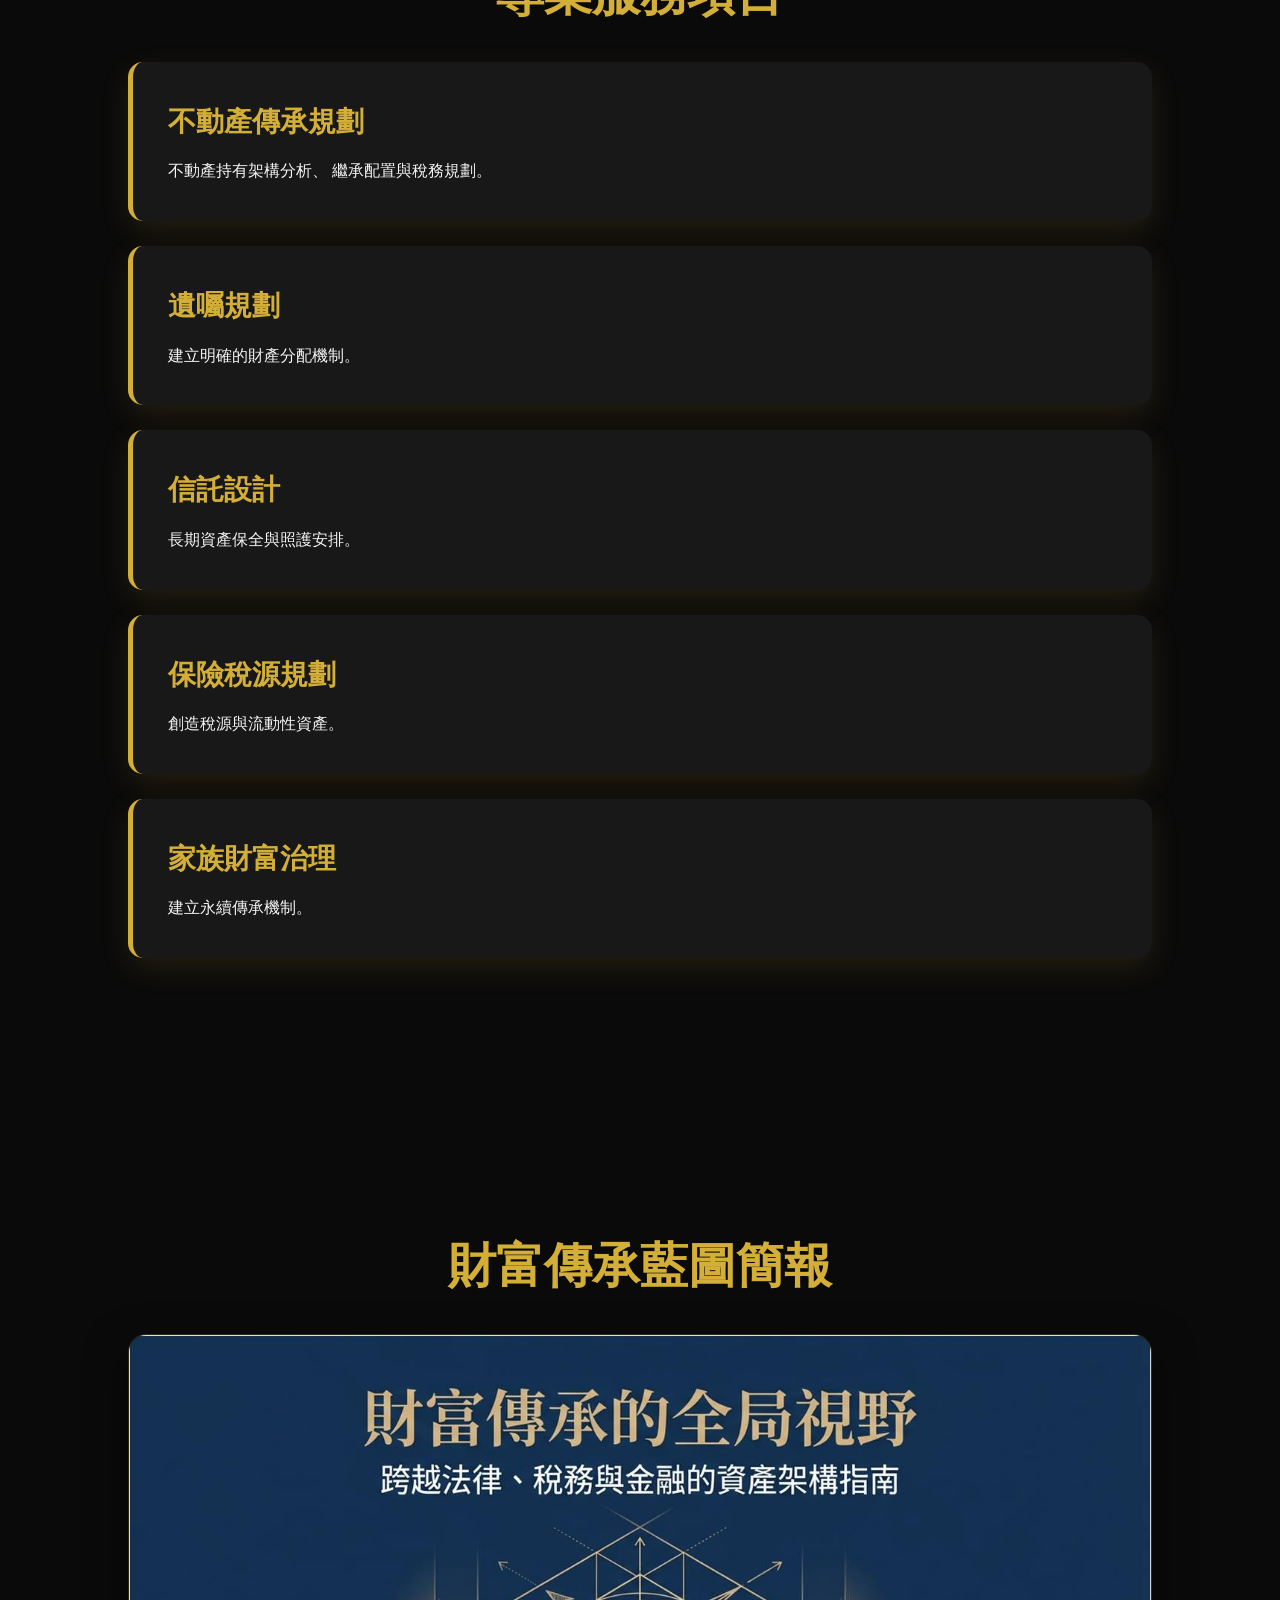
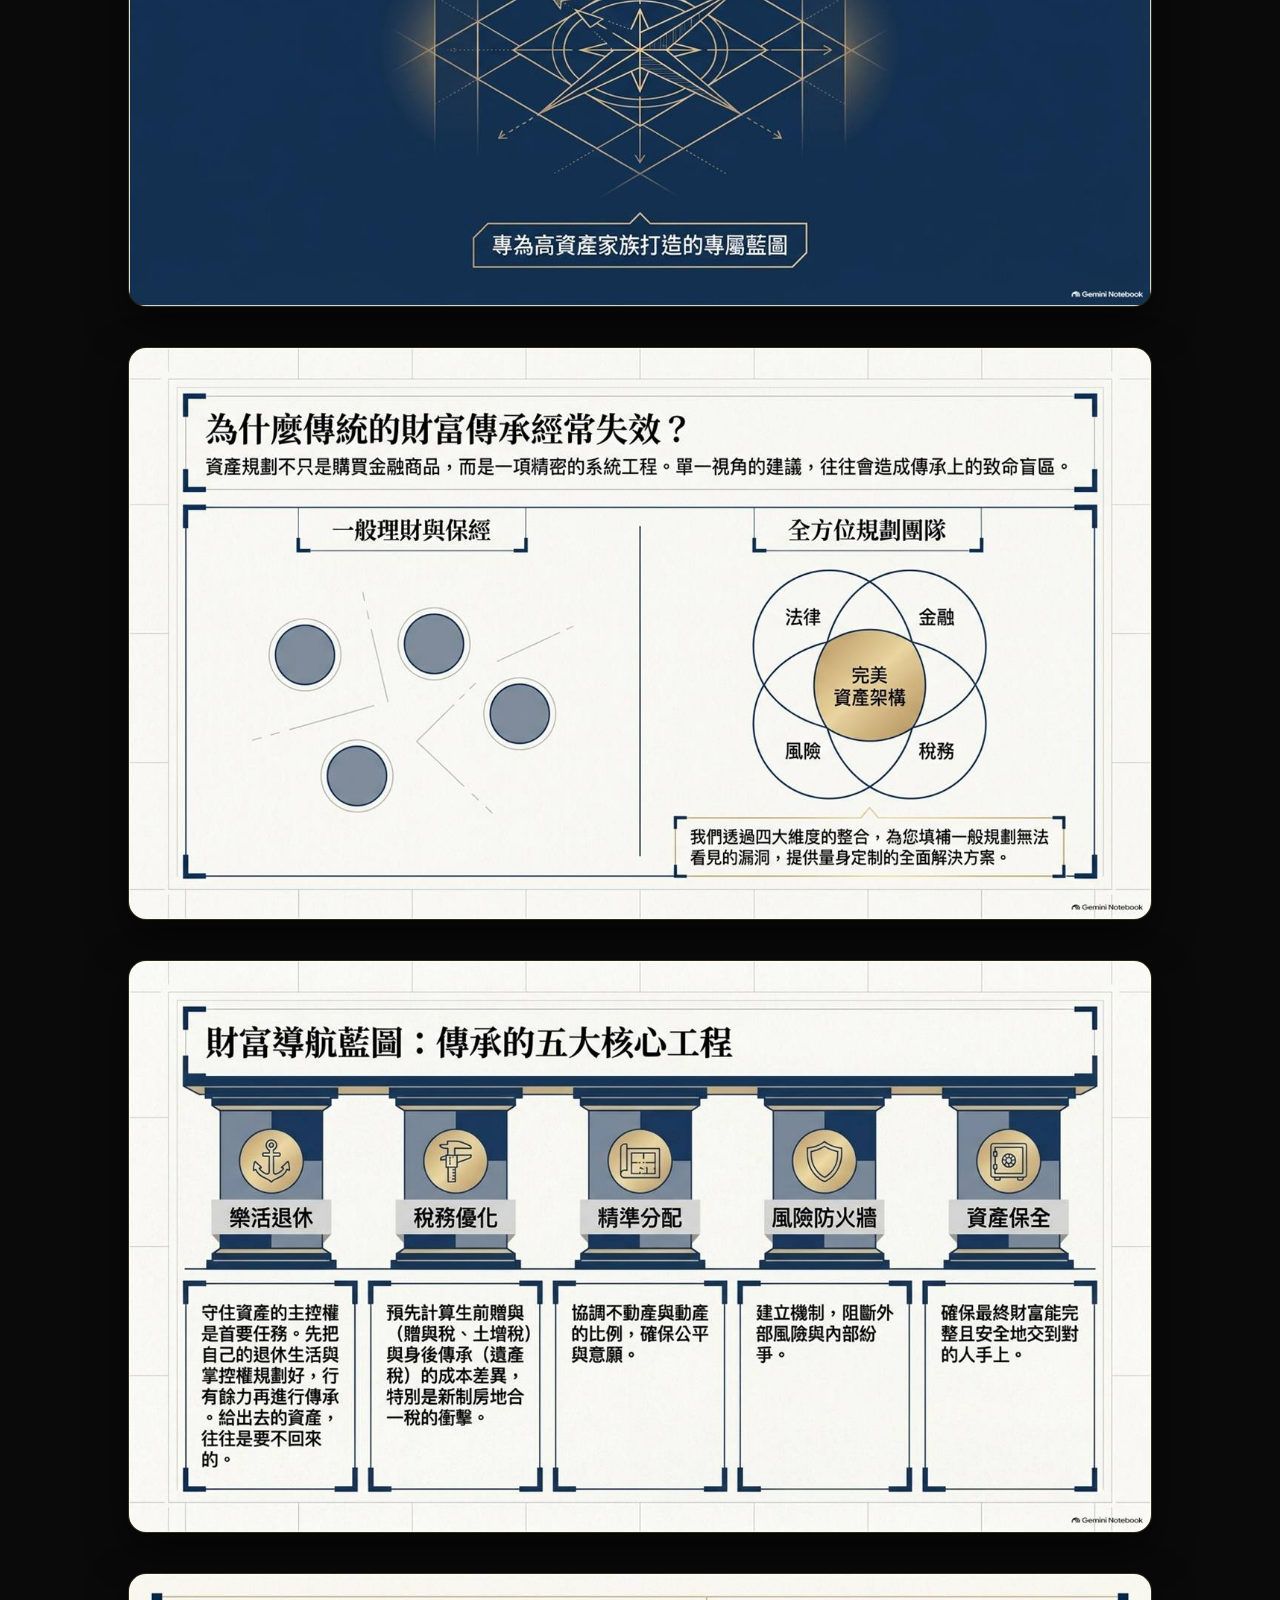
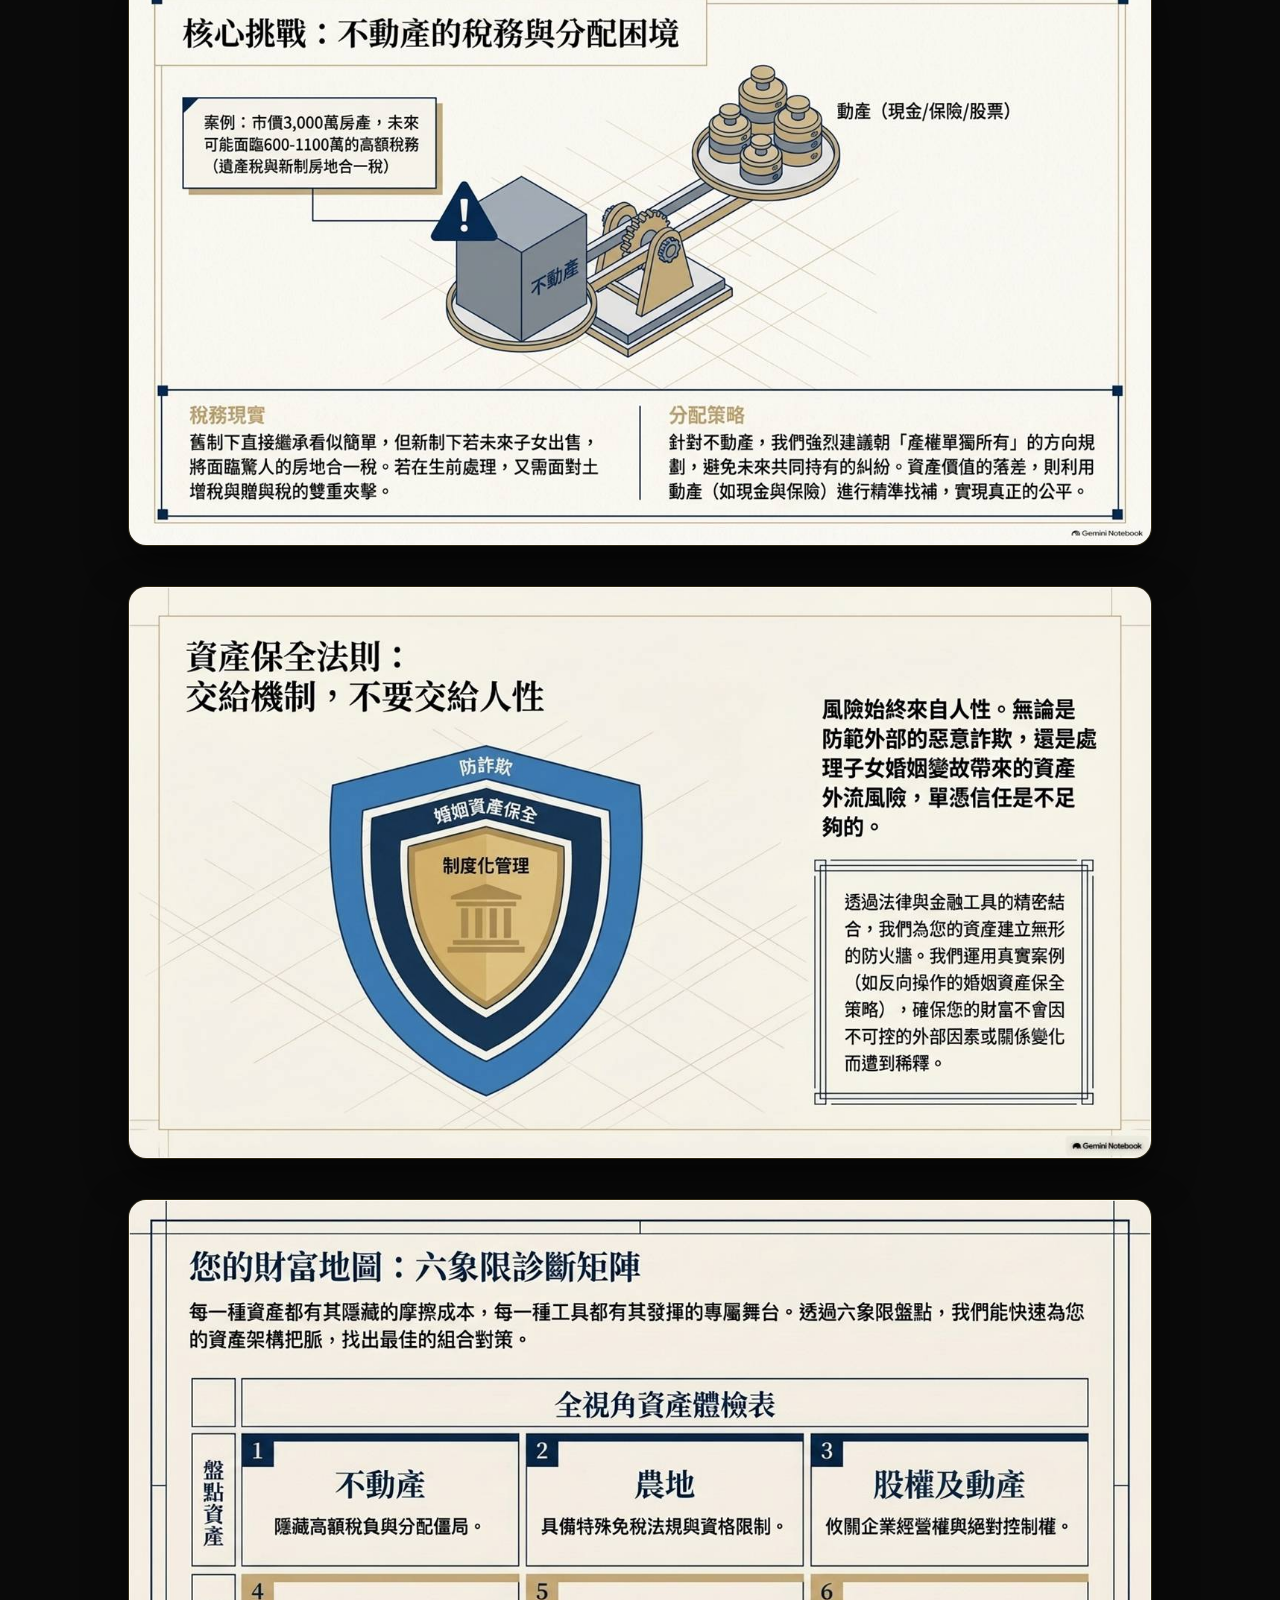
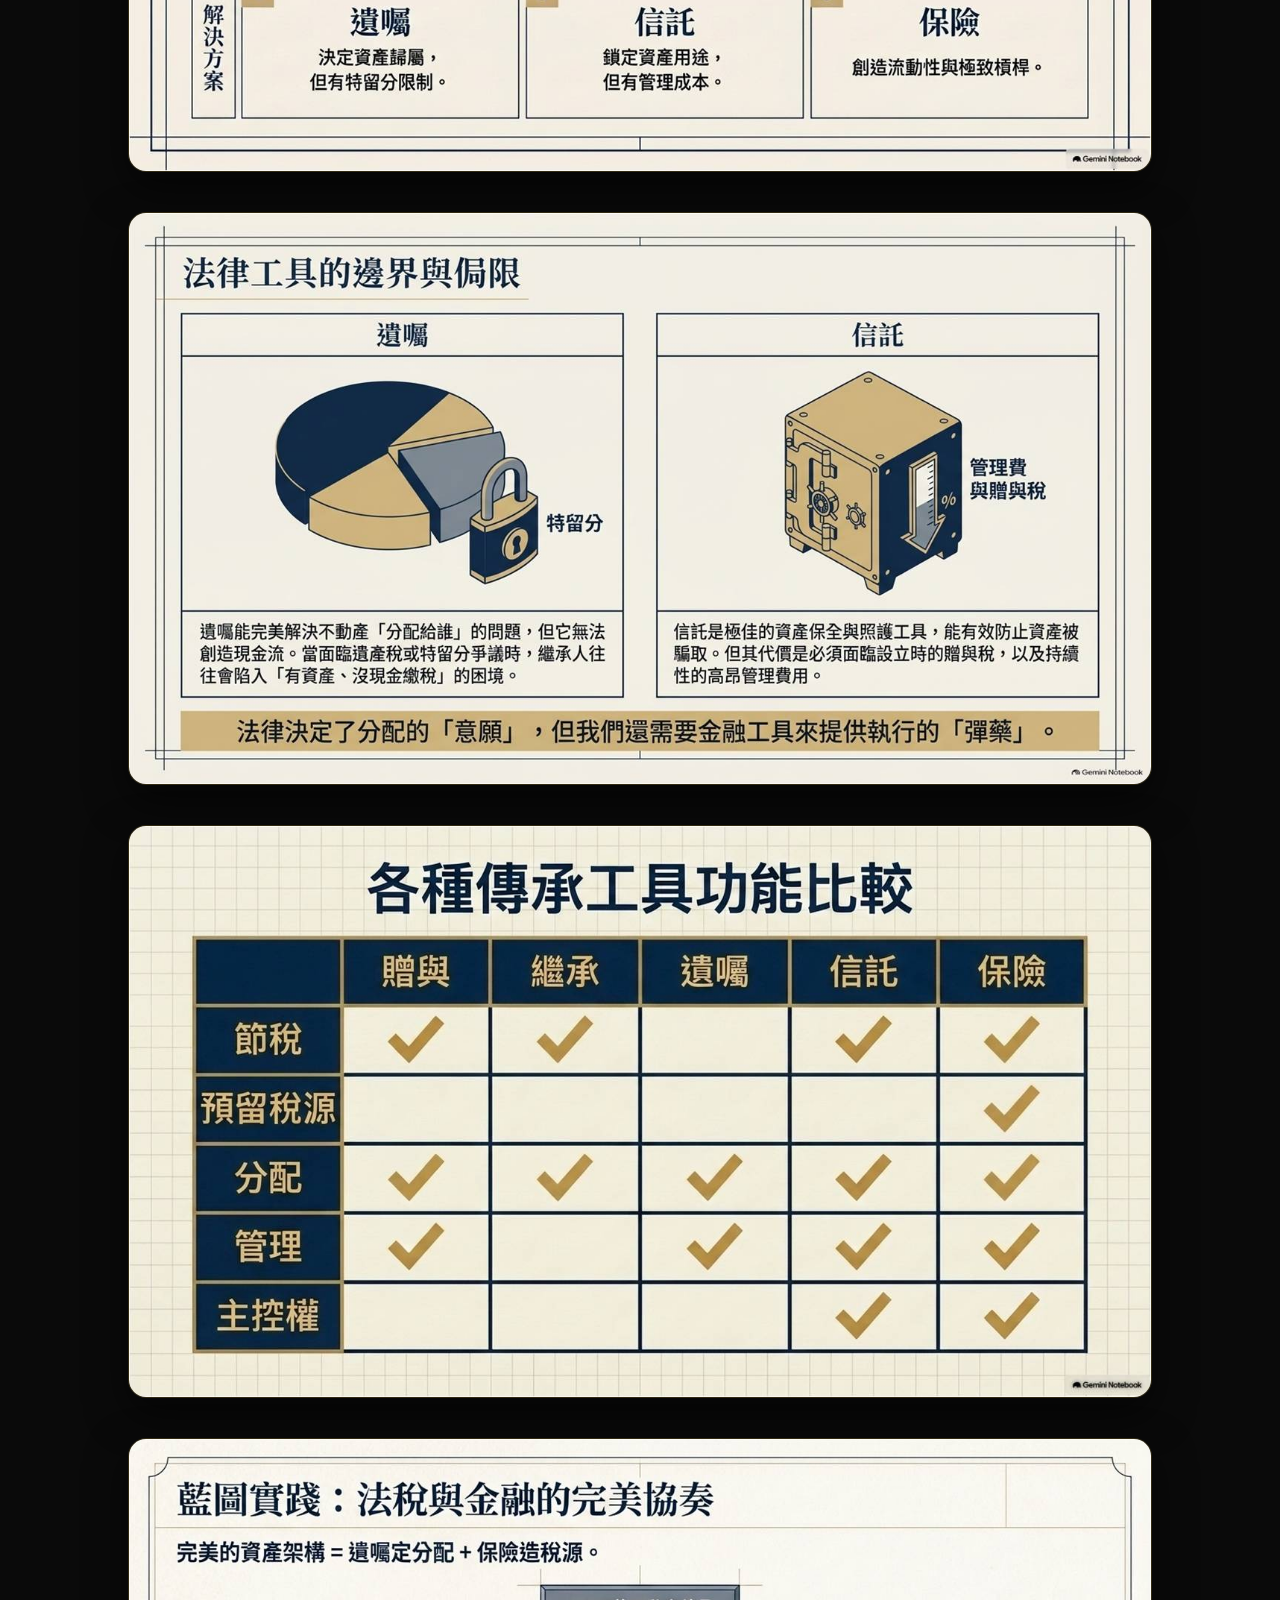
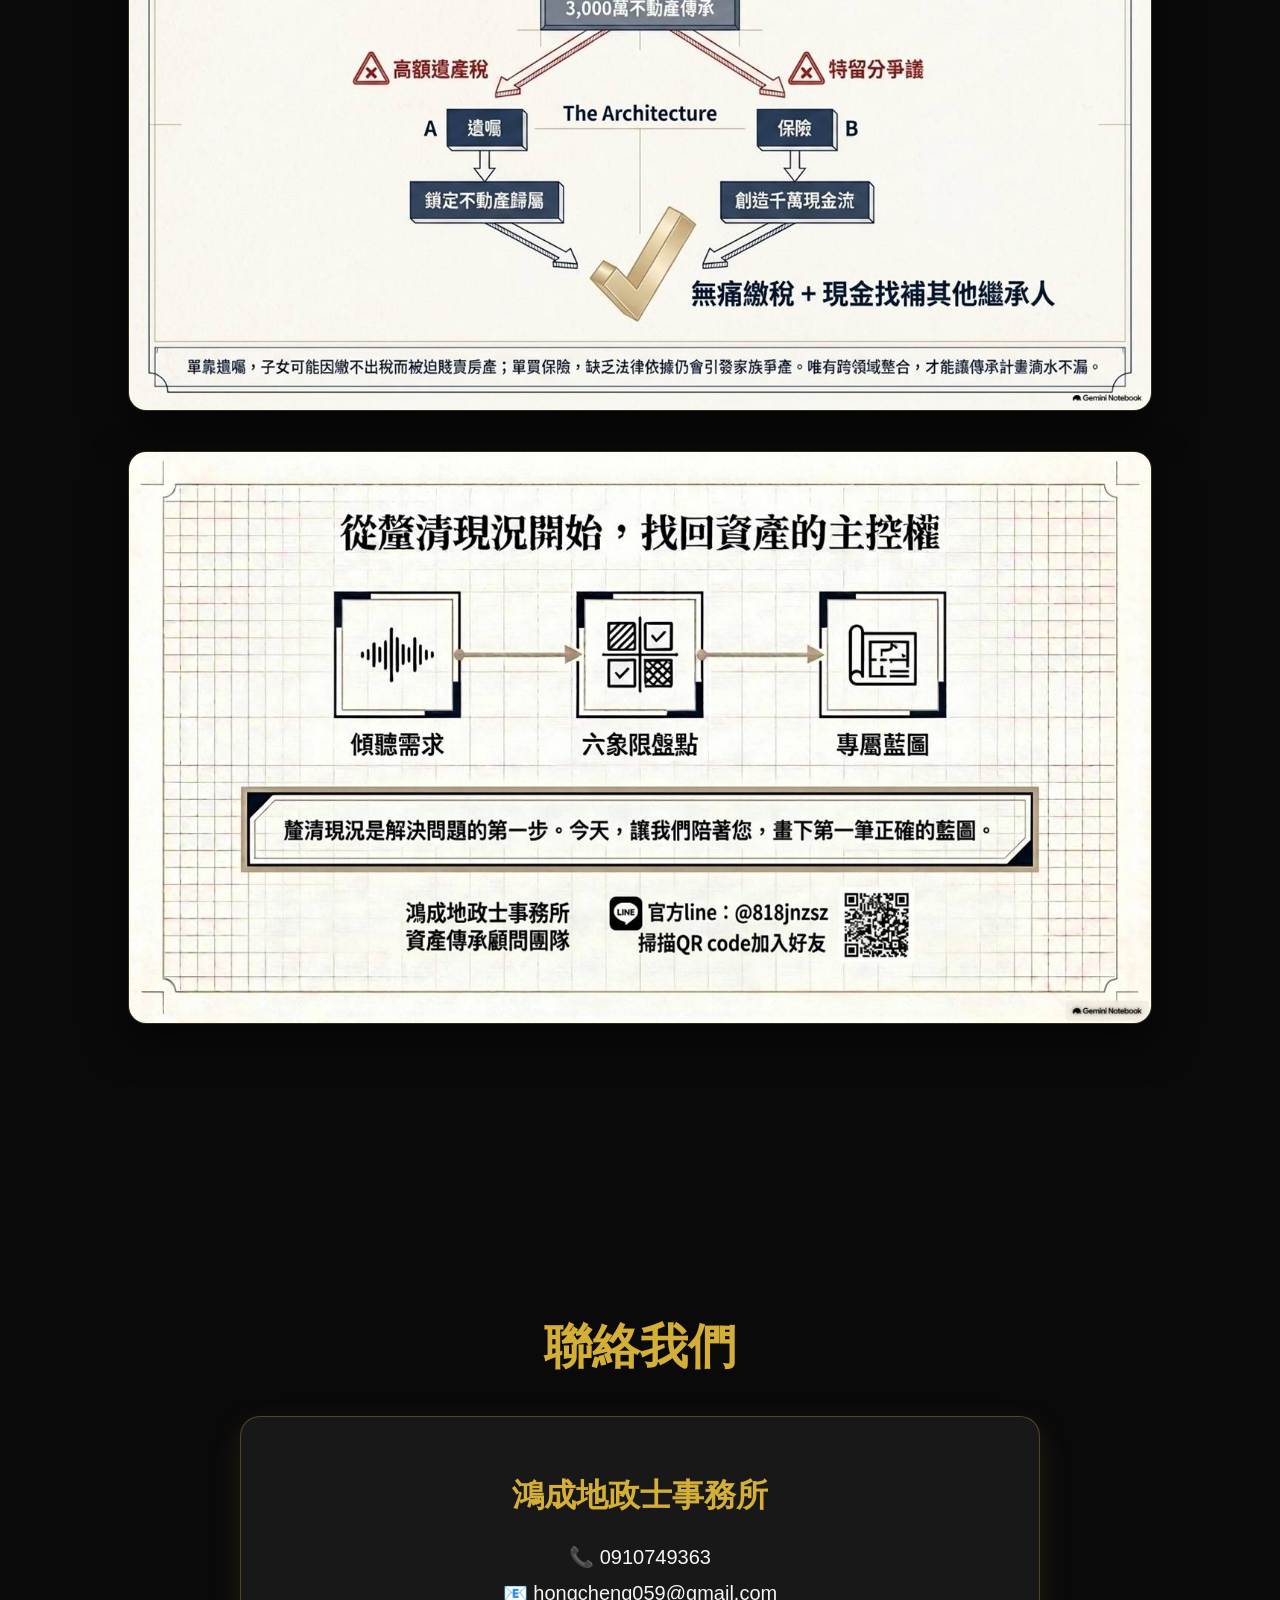
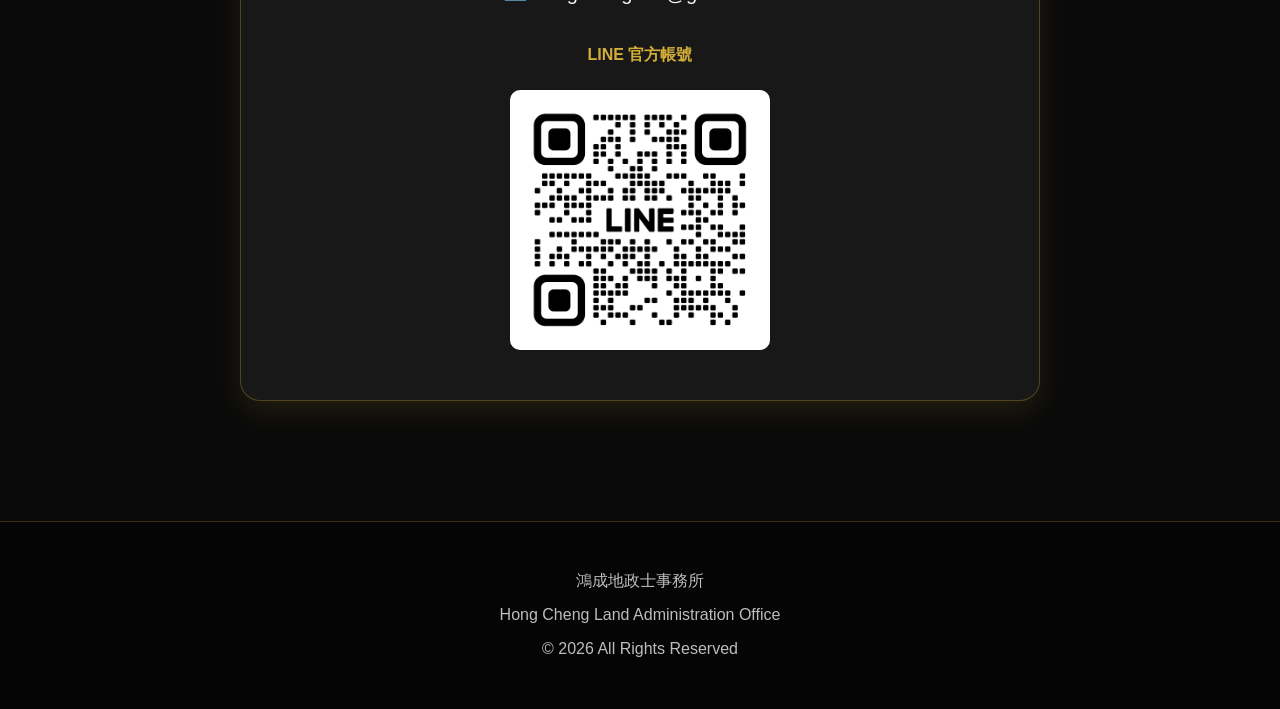
==== commit 14086dd1: "Comment out action buttons in index.html Commented out a section of action buttons in HTML." ====
--- a/index.html
+++ b/index.html
@@ -460,6 +460,7 @@
 📧 hongcheng059@gmail.com
 </p>
 
+<!-- 這裡是要註解的文字或程式碼   
 <div class="action-buttons">
 
 <a
@@ -470,6 +471,7 @@
 
 </a>
 
+
 <a
 href="mailto:hongcheng059@gmail.com"
 class="btn-outline">
@@ -479,7 +481,8 @@
 </a>
 
 </div>
-
+-->
+  
 <h4>
 LINE 官方帳號
 </h4>
